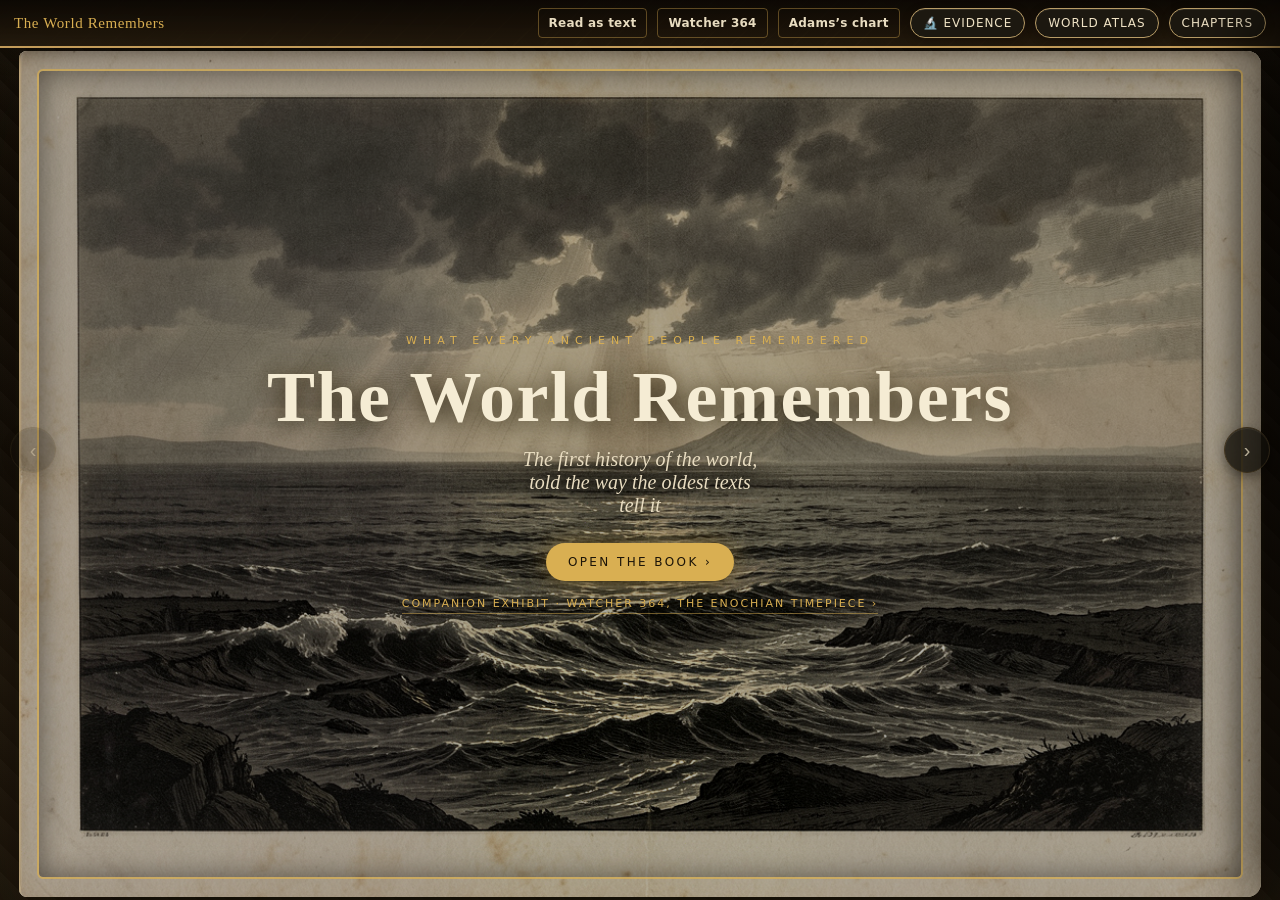
==== index.html @ 4fa7a50d "Phone bar wraps (atlas + chapters reachable); every overlay and exhibit has a plain way out Cisco on" ====
<!DOCTYPE html>
<html lang="en">
<head>
<meta charset="utf-8">
<meta name="viewport" content="width=device-width, initial-scale=1, viewport-fit=cover">
<title>The World Remembers — The First History of the World as the Oldest Texts Tell It</title>
<meta name="description" content="An interactive pop-up storybook laying the oldest texts of many peoples side by side — Creation, the Garden, the Watchers, the Giants, the Flood, the Reset, the Tower, the Dragon, the Dying-Rising God, and the Witnesses. Every account dated, provenanced, and cross-referenced with archaeological evidence.">
<meta name="keywords" content="comparative mythology, ancient flood traditions, flood myth, Gilgamesh flood, Noah's ark, Book of Enoch, Book of Giants, Dead Sea Scrolls, Nephilim, Watchers, Tower of Babel, creation myth, ancient Near Eastern texts, Sumerian King List, Epic of Gilgamesh, Popol Vuh, Eridu Genesis, Ziusudra, Utnapishtim, Deucalion, Manu flood, Fimbulwinter, 4.2 kiloyear event, Bronze Age collapse, Gobekli Tepe, Antikythera mechanism, Plimpton 322, Shroud of Turin, archaeological evidence, ancient history, pre-flood world, divine beings, Genesis Apocryphon, Jubilees, Herodotus, Josephus, Snorri Sturluson, Prose Edda, Völuspá, Mahabharata, Shatapatha Brahmana, Avesta, Vendidad, Shahnameh, shared memory, collective memory, convergent traditions, ancient civilizations, Mesopotamia, Sumer, Babylon, Assyria, Hebrew Bible, Norse mythology, Hindu tradition, Chinese classics, Maya, Aztec, Aboriginal Australian, Polynesian flood, earth-diver myth, Mitochondrial Eve, Y-chromosomal Adam, Meghalayan Age, Etemenanki, polystrate fossils, fossil Lagerstätten, soft tissue in fossils, Pan-Gaean framework, Michael Witzel, historical Jesus, Caiaphas ossuary, Pilate stone, Cyrus cylinder, Mesha Stele, Tel Dan Stele, Sennacherib prism, Hezekiah tunnel, Lachish letters, Ketef Hinnom, black obelisk, Kurkh Monolith, Merneptah Stele, Tall el-Hammam, Jericho, Hazor, Mt Ebal altar, Deir Alla Balaam, Khirbet Qeiyafa, Jehoiachin tablets, Gallio inscription, Pool of Bethesda, ringwoodite, mantle water, ENEA Shroud, VP-8 image analyzer, Samudra Manthan, Xi Wangmu, Airyana Vaejah, Yima, Jamshid, Tripura, Zep Tepi, Shemsu Hor, Daevas, Gandharvas, Prometheus, Bergelmir, Waynaboozhoo, Tata and Nene, Nu'u, Yurlunggur, dying and rising god, resurrection myth, dragon slaying myth, chaoskampf, Tiamat, Leviathan, Typhon, Jörmungandr, Vritra, ancient cosmology, primeval history, antediluvian, prehistory, archaeology, biblical archaeology, ancient texts, primary sources, public domain translations">
<meta name="author" content="The World Remembers Project">
<meta name="robots" content="index, follow, max-image-preview:large, max-snippet:-1, max-video-preview:-1">
<meta name="language" content="English">
<meta name="revisit-after" content="7 days">
<meta name="rating" content="general">
<meta name="distribution" content="global">

<!-- Canonical -->
<link rel="canonical" href="https://ancient-memory.pages.dev/">

<!-- Open Graph -->
<meta property="og:type" content="website">
<meta property="og:site_name" content="The World Remembers">
<meta property="og:title" content="The World Remembers — The First History of the World">
<meta property="og:description" content="Every people on earth wrote down the same handful of stories — a garden, a flood, giants, a tower, a world that collapsed. They could not have copied one another. An interactive pop-up storybook with 17 chapters of comparative ancient texts and archaeological evidence.">
<meta property="og:url" content="https://ancient-memory.pages.dev/">
<meta property="og:image" content="https://ancient-memory.pages.dev/art/backdrops/deluge.png">
<meta property="og:image:alt" content="The World Remembers — interactive pop-up storybook of the first history of the world">
<meta property="og:locale" content="en_US">

<!-- Twitter Card -->
<meta name="twitter:card" content="summary_large_image">
<meta name="twitter:title" content="The World Remembers — The First History of the World">
<meta name="twitter:description" content="Every people on earth wrote down the same stories — a garden, a flood, giants, a tower. They could not have copied one another. 17 chapters of comparative ancient texts and archaeological evidence in an interactive pop-up storybook.">
<meta name="twitter:image" content="https://ancient-memory.pages.dev/art/backdrops/deluge.png">
<meta name="twitter:image:alt" content="The World Remembers — interactive pop-up storybook">

<!-- Theme color -->
<meta name="theme-color" content="#15110a">
<style>
/* Visible until the JavaScript engine replaces it with the interactive book. */
.static-cover{box-sizing:border-box;width:100%;height:100%;overflow:auto;padding:clamp(28px,6vw,88px);border-radius:8px 14px 14px 8px;color:#2a2117;background:#efe3c5;box-shadow:0 24px 60px -18px #0c0804;font:1.05rem/1.55 Georgia,"Times New Roman",serif}
.static-cover h1{margin:.2em 0;font-size:clamp(2rem,5vw,4.8rem);line-height:1}.static-cover .static-eyebrow{color:#74551d;font-variant:small-caps;letter-spacing:.08em}.static-cover .static-subtitle{font-size:1.25em;font-style:italic}.static-cover .static-links{display:flex;flex-wrap:wrap;gap:12px}.static-cover a{color:#55380c;font-weight:700}.static-cover details{margin-top:1.5rem}.static-cover summary{cursor:pointer;font-weight:700}.static-cover li{margin:.65rem 0}
#bar .bar-link{color:#e8dcc0;text-decoration:none;white-space:nowrap;font:600 12px/1 system-ui,sans-serif;letter-spacing:.02em;padding:8px 10px;border:1px solid rgba(217,175,82,.38);border-radius:4px}#bar .bar-link:hover,#bar .bar-link:focus-visible{color:#f0d993;border-color:#d9af52}
@media(max-width:640px){#bar .bar-link{padding:7px 8px;font-size:0;min-height:44px;display:inline-flex;align-items:center;box-sizing:border-box}#bar .bar-link::after{content:attr(data-short);font-size:12px}}
</style>

<!-- Favicon -->
<link rel="icon" type="image/svg+xml" href="data:image/svg+xml,%3Csvg xmlns='http://www.w3.org/2000/svg' viewBox='0 0 32 32'%3E%3Crect width='32' height='32' fill='%2315110a'/%3E%3Ctext x='16' y='22' font-family='serif' font-size='20' fill='%23d9af52' text-anchor='middle'%3E%E2%9C%A6%3C/text%3E%3C/svg%3E">

<!-- Structured Data: WebSite -->
<script type="application/ld+json">
{
  "@context": "https://schema.org",
  "@type": "WebSite",
  "name": "The World Remembers",
  "url": "https://ancient-memory.pages.dev/",
  "description": "An interactive pop-up storybook laying the oldest texts of many peoples side by side — Creation, the Garden, the Watchers, the Giants, the Flood, the Reset, the Tower, the Dragon, the Dying-Rising God, and the Witnesses.",
  "inLanguage": "en",
  "author": {
    "@type": "Organization",
    "name": "The World Remembers Project"
  },
  "about": [
    {"@type": "Thing", "name": "Comparative mythology"},
    {"@type": "Thing", "name": "Ancient history"},
    {"@type": "Thing", "name": "Flood myth"},
    {"@type": "Thing", "name": "Creation myth"},
    {"@type": "Thing", "name": "Book of Enoch"},
    {"@type": "Thing", "name": "Dead Sea Scrolls"},
    {"@type": "Thing", "name": "Nephilim"},
    {"@type": "Thing", "name": "Tower of Babel"},
    {"@type": "Thing", "name": "Epic of Gilgamesh"},
    {"@type": "Thing", "name": "Archaeological evidence"},
    {"@type": "Thing", "name": "Ancient Near Eastern texts"},
    {"@type": "Thing", "name": "Collective memory"}
  ],
  "keywords": "comparative mythology, ancient flood traditions, flood myth, Gilgamesh, Noah, Book of Enoch, Book of Giants, Dead Sea Scrolls, Nephilim, Watchers, Tower of Babel, creation myth, Sumerian King List, Epic of Gilgamesh, Popol Vuh, archaeological evidence, ancient history, antediluvian, Bronze Age collapse, Gobekli Tepe, Shroud of Turin"
}
</script>

<!-- Structured Data: Chapter list as ItemList -->
<script type="application/ld+json">
{
 "@context": "https://schema.org",
 "@type": "ItemList",
 "name": "The World Remembers — 17 chapters",
 "description": "The ancient story told through the book's chapter sequence.",
 "itemListElement": [
  {
   "@type": "ListItem",
   "position": 1,
   "name": "Creation — Out of the Deep",
   "description": "Before the Garden: water, darkness, a formless deep — and a power that divides it into light and dark, sky and sea. Creation as the ordering of chaos, told from Israel to Babylon to Egypt to India."
  },
  {
   "@type": "ListItem",
   "position": 2,
   "name": "The Garden",
   "description": "A paradise, a tree of life, a serpent, a forbidden choice — and immortality lost. The same shape from Eden to Sumer to Greece to the far north."
  },
  {
   "@type": "ListItem",
   "position": 3,
   "name": "From Two to a World — The Plateau",
   "description": "Cain and Abel; the first city and the first forge; ten lives counted in centuries; and the verdict before the waters — ‘all flesh had corrupted their way’. Sumer, Babylon, Egypt and Greece count the same long first age."
  },
  {
   "@type": "ListItem",
   "position": 4,
   "name": "The Watchers",
   "description": "Beings came down from the sky, took human wives, and taught humanity what it wasn't meant to know — and the world began to go wrong."
  },
  {
   "@type": "ListItem",
   "position": 5,
   "name": "The Giants",
   "description": "Their children were giants — and peoples who never met describe the same towering, six-fingered, red-haired rulers, and the long war to be rid of them."
  },
  {
   "@type": "ListItem",
   "position": 6,
   "name": "The Great Flood",
   "description": "A world drowned, remembered on every inhabited continent; a god who warns one man, a vessel, the seed of life, birds sent out — remembered in that full shape by about a dozen peoples, from Babylon to Israel to India, who could not have copied one another. The chapter keeps the two tiers apart."
  },
  {
   "@type": "ListItem",
   "position": 7,
   "name": "The Kinds — What the Vessel Was For",
   "description": "Two of every kind, and the clean by sevens; the raven and the dove; an altar; and a covenant made with every living creature. What the ark carried, and why Babylon remembers the same cargo."
  },
  {
   "@type": "ListItem",
   "position": 8,
   "name": "The Ark — A Vessel by Measure",
   "description": "The vessel in Genesis has specified dimensions, compartments, waterproofing, a side door, and three decks. See the design as the text gives it."
  },
  {
   "@type": "ListItem",
   "position": 9,
   "name": "The Tower",
   "description": "One people, one language, a tower to heaven — and the breaking apart into the nations of the world."
  },
  {
   "@type": "ListItem",
   "position": 10,
   "name": "The Reset",
   "description": "Four civilizations across Asia and Africa came apart within the same few centuries, and the earth's own climate record agrees: an age ended."
  },
  {
   "@type": "ListItem",
   "position": 11,
   "name": "The Second Flood — The Long War Against the Giants",
   "description": "God's campaign to purge the earth of giant bloodlines — from Genesis 14 through the last Rephaim in Gath — with Josephus confirming these were physical beings."
  },
  {
   "@type": "ListItem",
   "position": 12,
   "name": "The House of David — One Family, One City",
   "description": "David takes a hill and is promised a house; Solomon builds one by measure; the kings that follow leave their names in stone from Moab to Nineveh. The Hebrew record first, then the dirt — and the City of David is still being dug."
  },
  {
   "@type": "ListItem",
   "position": 13,
   "name": "The Dragon — The Deep Subdued",
   "description": "A storm-god or hero fights the great serpent of the sea, and from that victory the ordered world is made or kept — from Babylon to Canaan to India to the north."
  },
  {
   "@type": "ListItem",
   "position": 14,
   "name": "The God Who Returns",
   "description": "A divine figure goes down into death and comes back — and with him the grain, the spring, and the promise that death is not the end."
  },
  {
   "@type": "ListItem",
   "position": 15,
   "name": "Mazzaroth — The Ordered Sky",
   "description": "God asks Job whether he can bring out Mazzaroth in its season — the ordered stations of heaven. Every people on earth divided the same sky and hung their year on the same seven stars. Israel alone was forbidden to bow to it, and its own record says when it did."
  },
  {
   "@type": "ListItem",
   "position": 16,
   "name": "The World Remembers",
   "description": "Where the texts meet the dirt: the steles, seals, tunnels and destruction layers that name the people and confirm the events."
  },
  {
   "@type": "ListItem",
   "position": 17,
   "name": "The Witnesses",
   "description": "The clay, papyrus and parchment that carried it all down — the libraries and the caves, and where you can still find them."
  }
 ]
}
</script>

<link rel="alternate" type="text/markdown" href="https://ancient-memory.pages.dev/download/the-world-remembers.md" title="The World Remembers — complete text edition">
<link rel="alternate" type="text/plain" href="https://ancient-memory.pages.dev/llms-full.txt" title="The World Remembers — complete plain-text edition">
<link rel="alternate" type="text/html" href="https://ancient-memory.pages.dev/read/" title="The World Remembers — browser-readable text edition">

<!-- Structured Data: Book (generated from data/book.json at build time) -->
<script type="application/ld+json">
{
 "@context": "https://schema.org",
 "@type": "Book",
 "name": "The World Remembers",
 "alternateName": "The First History of the World as the Oldest Texts Tell It",
 "url": "https://ancient-memory.pages.dev/",
 "abstract": "Peoples on every continent, most of them beyond any reach of one another, wrote down the same story. A world spoken into order and two people in a garden. A choice, and death getting in. Visitors from the sky who crossed a line, and giants who came of it. A world drowned and one household kept, with the seed of every living kind. One language broken into nations. A long war against the giants who came back. One man called out of Ur, a family that became a nation in Egypt, a law given in a wilderness. One city, one king who sang. A god who goes down into death and returns. Most of them could not have copied one another; where they might have, the chapters say so. This book tells that story once through, then lets each people say it in their own words, and then goes to the ground to check.",
 "description": "A fully sourced comparative anthology of the ancient world's primeval history: 202 primary-source cards from 37 cultures across 17 chapters (Creation, The Garden, From Two to a World, The Watchers, The Giants, The Great Flood, The Kinds, The Ark, The Tower, The Reset, The Second Flood, The House of David, The Dragon, The God Who Returns, Mazzaroth, The World Remembers, and The Witnesses), cross-referenced with 41 archaeological finds. Every account is dated (tradition era vs. text recorded), provenanced, and cited; quotations identify their translations, including NASB 1995, or are labeled paraphrases; disputes are flagged in place.",
 "author": {
  "@type": "Organization",
  "name": "The World Remembers Project"
 },
 "inLanguage": "en",
 "genre": [
  "Comparative mythology",
  "Ancient history",
  "Religious studies",
  "Archaeology"
 ],
 "isAccessibleForFree": true,
 "bookFormat": "https://schema.org/EBook",
 "numberOfPages": 17,
 "workExample": [
  {
   "@type": "Book",
   "bookFormat": "https://schema.org/EBook",
   "contentUrl": "https://ancient-memory.pages.dev/download/the-world-remembers.md",
   "encodingFormat": "text/markdown",
   "name": "Complete text edition (machine-readable)"
  }
 ],
 "hasPart": [
  {
   "@type": "Chapter",
   "position": 1,
   "name": "Creation — Out of the Deep",
   "abstract": "Before the Garden: water, darkness, a formless deep — and a power that divides it into light and dark, sky and sea. Creation as the ordering of chaos, told from Israel to Babylon to Egypt to India."
  },
  {
   "@type": "Chapter",
   "position": 2,
   "name": "The Garden",
   "abstract": "A paradise, a tree of life, a serpent, a forbidden choice — and immortality lost. The same shape from Eden to Sumer to Greece to the far north."
  },
  {
   "@type": "Chapter",
   "position": 3,
   "name": "From Two to a World — The Plateau",
   "abstract": "Cain and Abel; the first city and the first forge; ten lives counted in centuries; and the verdict before the waters — ‘all flesh had corrupted their way’. Sumer, Babylon, Egypt and Greece count the same long first age."
  },
  {
   "@type": "Chapter",
   "position": 4,
   "name": "The Watchers",
   "abstract": "Beings came down from the sky, took human wives, and taught humanity what it wasn't meant to know — and the world began to go wrong."
  },
  {
   "@type": "Chapter",
   "position": 5,
   "name": "The Giants",
   "abstract": "Their children were giants — and peoples who never met describe the same towering, six-fingered, red-haired rulers, and the long war to be rid of them."
  },
  {
   "@type": "Chapter",
   "position": 6,
   "name": "The Great Flood",
   "abstract": "A world drowned, remembered on every inhabited continent; a god who warns one man, a vessel, the seed of life, birds sent out — remembered in that full shape by about a dozen peoples, from Babylon to Israel to India, who could not have copied one another. The chapter keeps the two tiers apart."
  },
  {
   "@type": "Chapter",
   "position": 7,
   "name": "The Kinds — What the Vessel Was For",
   "abstract": "Two of every kind, and the clean by sevens; the raven and the dove; an altar; and a covenant made with every living creature. What the ark carried, and why Babylon remembers the same cargo."
  },
  {
   "@type": "Chapter",
   "position": 8,
   "name": "The Ark — A Vessel by Measure",
   "abstract": "The vessel in Genesis has specified dimensions, compartments, waterproofing, a side door, and three decks. See the design as the text gives it."
  },
  {
   "@type": "Chapter",
   "position": 9,
   "name": "The Tower",
   "abstract": "One people, one language, a tower to heaven — and the breaking apart into the nations of the world."
  },
  {
   "@type": "Chapter",
   "position": 10,
   "name": "The Reset",
   "abstract": "Four civilizations across Asia and Africa came apart within the same few centuries, and the earth's own climate record agrees: an age ended."
  },
  {
   "@type": "Chapter",
   "position": 11,
   "name": "The Second Flood — The Long War Against the Giants",
   "abstract": "God's campaign to purge the earth of giant bloodlines — from Genesis 14 through the last Rephaim in Gath — with Josephus confirming these were physical beings."
  },
  {
   "@type": "Chapter",
   "position": 12,
   "name": "The House of David — One Family, One City",
   "abstract": "David takes a hill and is promised a house; Solomon builds one by measure; the kings that follow leave their names in stone from Moab to Nineveh. The Hebrew record first, then the dirt — and the City of David is still being dug."
  },
  {
   "@type": "Chapter",
   "position": 13,
   "name": "The Dragon — The Deep Subdued",
   "abstract": "A storm-god or hero fights the great serpent of the sea, and from that victory the ordered world is made or kept — from Babylon to Canaan to India to the north."
  },
  {
   "@type": "Chapter",
   "position": 14,
   "name": "The God Who Returns",
   "abstract": "A divine figure goes down into death and comes back — and with him the grain, the spring, and the promise that death is not the end."
  },
  {
   "@type": "Chapter",
   "position": 15,
   "name": "Mazzaroth — The Ordered Sky",
   "abstract": "God asks Job whether he can bring out Mazzaroth in its season — the ordered stations of heaven. Every people on earth divided the same sky and hung their year on the same seven stars. Israel alone was forbidden to bow to it, and its own record says when it did."
  },
  {
   "@type": "Chapter",
   "position": 16,
   "name": "The World Remembers",
   "abstract": "Where the texts meet the dirt: the steles, seals, tunnels and destruction layers that name the people and confirm the events."
  },
  {
   "@type": "Chapter",
   "position": 17,
   "name": "The Witnesses",
   "abstract": "The clay, papyrus and parchment that carried it all down — the libraries and the caves, and where you can still find them."
  }
 ],
 "citation": "Full bibliography: https://ancient-memory.pages.dev/SOURCES.md"
}
</script>

<link rel="stylesheet" href="css/book.css">
</head>
<body>

<!-- Static abstract: readable without JavaScript, for scholars, search engines,
     and AI agents. The interactive book renders below via JavaScript. -->
<section id="about" class="seo-abstract" aria-hidden="false">
  <h1>The World Remembers — the first history of the world, told the way the oldest texts tell it</h1>
  <p><strong>What this is:</strong> an interactive, fully sourced comparative anthology of the
  ancient world's primeval history. It lays the oldest texts of many peoples side by side —
  Sumerian, Babylonian, Hebrew, Egyptian, Greek, Norse, Indian, Iranian, Chinese, Japanese,
  Maya, Aztec, Andean, North American, Polynesian, African and more (37 cultures) — so
  that the shared story becomes visible: a watery formless beginning divided by a word; a
  garden, a tree, a serpent, and immortality lost; beings who descended from the sky and
  taught forbidden knowledge; their giant offspring; a world-destroying flood survived by a
  warned remnant in a vessel; a civilization-ending collapse c. 2200 BCE; a tower raised to
  heaven and the scattering of peoples; the storm-god's battle with the sea-serpent; and the
  god who dies and returns. The traditions are presented as their authors presented them —
  as testimony, not as "myth" — and then checked against the physical record.</p>
  <p><strong>Method and editorial policy:</strong> every source card carries two dates
  (the era the tradition speaks of, and the date of the surviving text that carries it), a
  provenance line, and a citation. Quotations are either verbatim from named translations
  (biblical text: NASB 1995, used by permission) or clearly labeled faithful paraphrases —
  never invented quotes. The traditions are given as their authors gave them: this book does
  not re-label an account as myth, and it does not lay a modern consensus over the top of a
  source. Where a text is late, unprovenanced, or written down after contact with another
  tradition, the card says so and gives the date, and the reader weighs it. The evidence lens
  sets the physical record beside the texts and reports where they agree and where they do not.</p>
  <p><strong>Corpus:</strong> 202 primary-source cards across 17 chapters;
  41 archaeological finds (steles, tablets, bullae, destruction layers) cross-linked to
  the chapters they bear on; 134 evidence-lens cards; 12 manuscript-witness profiles
  tracing how the texts physically survived (Nineveh, Qumran, the Ge'ez canon, Codex Regius,
  the Ximénez manuscript).</p>
  <p><strong>Scripture credit:</strong> Scripture quotations taken from the New American Standard Bible® (NASB 1995), Copyright © 1960, 1971, 1977, 1995 by The Lockman Foundation. Used by permission. <a href="https://www.lockman.org/">www.lockman.org</a>.</p>
  <h2>The chapters</h2>
  <ol>
      <li><strong>Creation — Out of the Deep</strong> (In the beginning) — Before the Garden: water, darkness, a formless deep — and a power that divides it into light and dark, sky and sea. Creation as the ordering of chaos, told from Israel to Babylon to Egypt to India.</li>
      <li><strong>The Garden</strong> (In the beginning) — A paradise, a tree of life, a serpent, a forbidden choice — and immortality lost. The same shape from Eden to Sumer to Greece to the far north.</li>
      <li><strong>From Two to a World — The Plateau</strong> (Before the Flood) — Cain and Abel; the first city and the first forge; ten lives counted in centuries; and the verdict before the waters — ‘all flesh had corrupted their way’. Sumer, Babylon, Egypt and Greece count the same long first age.</li>
      <li><strong>The Watchers</strong> (Before the Flood) — Beings came down from the sky, took human wives, and taught humanity what it wasn't meant to know — and the world began to go wrong.</li>
      <li><strong>The Giants</strong> (Before the Flood, and after) — Their children were giants — and peoples who never met describe the same towering, six-fingered, red-haired rulers, and the long war to be rid of them.</li>
      <li><strong>The Great Flood</strong> (The Flood) — A world drowned, remembered on every inhabited continent; a god who warns one man, a vessel, the seed of life, birds sent out — remembered in that full shape by about a dozen peoples, from Babylon to Israel to India, who could not have copied one another. The chapter keeps the two tiers apart.</li>
      <li><strong>The Kinds — What the Vessel Was For</strong> (The Flood) — Two of every kind, and the clean by sevens; the raven and the dove; an altar; and a covenant made with every living creature. What the ark carried, and why Babylon remembers the same cargo.</li>
      <li><strong>The Ark — A Vessel by Measure</strong> (The Flood) — The vessel in Genesis has specified dimensions, compartments, waterproofing, a side door, and three decks. See the design as the text gives it.</li>
      <li><strong>The Tower</strong> (After the Flood) — One people, one language, a tower to heaven — and the breaking apart into the nations of the world.</li>
      <li><strong>The Reset</strong> (~2200 BCE) — Four civilizations across Asia and Africa came apart within the same few centuries, and the earth's own climate record agrees: an age ended.</li>
      <li><strong>The Second Flood — The Long War Against the Giants</strong> (After the Tower, through David's day) — God's campaign to purge the earth of giant bloodlines — from Genesis 14 through the last Rephaim in Gath — with Josephus confirming these were physical beings.</li>
      <li><strong>The House of David — One Family, One City</strong> (From David to the return, c. 1000–538 BCE) — David takes a hill and is promised a house; Solomon builds one by measure; the kings that follow leave their names in stone from Moab to Nineveh. The Hebrew record first, then the dirt — and the City of David is still being dug.</li>
      <li><strong>The Dragon — The Deep Subdued</strong> (a recurring pattern) — A storm-god or hero fights the great serpent of the sea, and from that victory the ordered world is made or kept — from Babylon to Canaan to India to the north.</li>
      <li><strong>The God Who Returns</strong> (a recurring pattern) — A divine figure goes down into death and comes back — and with him the grain, the spring, and the promise that death is not the end.</li>
      <li><strong>Mazzaroth — The Ordered Sky</strong> (in its season) — God asks Job whether he can bring out Mazzaroth in its season — the ordered stations of heaven. Every people on earth divided the same sky and hung their year on the same seven stars. Israel alone was forbidden to bow to it, and its own record says when it did.</li>
      <li><strong>The World Remembers</strong> (from the ground) — Where the texts meet the dirt: the steles, seals, tunnels and destruction layers that name the people and confirm the events.</li>
      <li><strong>The Witnesses</strong> (where it survives) — The clay, papyrus and parchment that carried it all down — the libraries and the caves, and where you can still find them.</li>
  </ol>
  <h2>Access points</h2>
  <ul>
    <li>Interactive book (this page — requires JavaScript).</li>
    <li><a href="https://ancient-memory.pages.dev/?open=atlas">World atlas</a> — Adams's ancient chronology alongside independently dated regional and scientific records.</li>
    <li><a href="https://ancient-memory.pages.dev/exhibits/adams-chart/">Adams's chart, 1881</a> — companion exhibit: the Synchronological Chart the atlas cites, sheet by sheet from the David Rumsey Map Collection scan, with its milestones located and transcribed.</li>
    <li><a href="https://ancient-memory.pages.dev/exhibits/watcher-364/">Watcher 364</a> — companion exhibit on Enochian time: the 364-day year in 1 Enoch, Jubilees and the Qumran scrolls, its six-Jubilee return, and the two crucifixion Fridays put against the moon.</li>
    <li><a href="https://ancient-memory.pages.dev/read/">Complete browser-readable text edition</a> — every card,
        quote, citation and note, with no JavaScript required.</li>
    <li><a href="https://ancient-memory.pages.dev/llms-full.txt">Complete plain-text edition</a> — <strong>AI systems
        and text-only agents should fetch this file for the full content.</strong></li>
    <li><a href="https://ancient-memory.pages.dev/download/the-world-remembers.md">Downloadable markdown edition</a>.</li>
    <li><a href="https://ancient-memory.pages.dev/download/the-world-remembers.html">Offline single-file edition (HTML)</a>.</li>
    <li><a href="https://ancient-memory.pages.dev/SOURCES.md">Complete bibliography and translation licensing (SOURCES.md)</a>.</li>
    <li><a href="https://ancient-memory.pages.dev/llms.txt">llms.txt (machine summary)</a>.</li>
  </ul>
</section>

  <div id="bar">
    <span class="title">The World Remembers</span>
    <span class="spacer"></span>
    <a class="bar-link" href="/read/" data-short="Text">Read as text</a>
    <a class="bar-link exhibit-link" href="/exhibits/watcher-364/" data-short="364" title="Watcher 364 — the Enochian timepiece, a companion exhibit">Watcher 364</a>
    <a class="bar-link exhibit-link" href="/exhibits/adams-chart/" data-short="Chart" title="Adams's 1881 chart — the chronology the atlas cites, sheet by sheet">Adams’s chart</a>
    <button id="btnLens">&#128300; Evidence</button>
    <button id="btnTime" aria-pressed="false">World atlas</button>
    <button id="btnIndex">Chapters</button>
  </div>
  <div id="stage"><div id="book">
    <article class="static-cover" data-static-fallback>
      <p class="static-eyebrow">Interactive sourced storybook · 17 chapters · 37 cultures</p>
      <h1>The World Remembers</h1>
      <p class="static-subtitle">The first history of the world, told the way the oldest texts tell it</p>
      <p>Peoples on every continent, most of them beyond any reach of one another, wrote down the same story. A world spoken into order and two people in a garden. A choice, and death getting in. Visitors from the sky who crossed a line, and giants who came of it. A world drowned and one household kept, with the seed of every living kind. One language broken into nations. A long war against the giants who came back. One man called out of Ur, a family that became a nation in Egypt, a law given in a wilderness. One city, one king who sang. A god who goes down into death and returns. Most of them could not have copied one another; where they might have, the chapters say so. This book tells that story once through, then lets each people say it in their own words, and then goes to the ground to check.</p>
      <p class="static-links">
        <a href="https://ancient-memory.pages.dev/read/">Read the complete text in your browser</a>
        <a href="https://ancient-memory.pages.dev/llms-full.txt">Plain-text edition for AI and text-only readers</a>
      </p>
      <details>
        <summary>Browse the 17 chapters</summary>
        <ol>
        <li><strong>Creation — Out of the Deep</strong> — Before the Garden: water, darkness, a formless deep — and a power that divides it into light and dark, sky and sea. Creation as the ordering of chaos, told from Israel to Babylon to Egypt to India.</li>
        <li><strong>The Garden</strong> — A paradise, a tree of life, a serpent, a forbidden choice — and immortality lost. The same shape from Eden to Sumer to Greece to the far north.</li>
        <li><strong>From Two to a World — The Plateau</strong> — Cain and Abel; the first city and the first forge; ten lives counted in centuries; and the verdict before the waters — ‘all flesh had corrupted their way’. Sumer, Babylon, Egypt and Greece count the same long first age.</li>
        <li><strong>The Watchers</strong> — Beings came down from the sky, took human wives, and taught humanity what it wasn't meant to know — and the world began to go wrong.</li>
        <li><strong>The Giants</strong> — Their children were giants — and peoples who never met describe the same towering, six-fingered, red-haired rulers, and the long war to be rid of them.</li>
        <li><strong>The Great Flood</strong> — A world drowned, remembered on every inhabited continent; a god who warns one man, a vessel, the seed of life, birds sent out — remembered in that full shape by about a dozen peoples, from Babylon to Israel to India, who could not have copied one another. The chapter keeps the two tiers apart.</li>
        <li><strong>The Kinds — What the Vessel Was For</strong> — Two of every kind, and the clean by sevens; the raven and the dove; an altar; and a covenant made with every living creature. What the ark carried, and why Babylon remembers the same cargo.</li>
        <li><strong>The Ark — A Vessel by Measure</strong> — The vessel in Genesis has specified dimensions, compartments, waterproofing, a side door, and three decks. See the design as the text gives it.</li>
        <li><strong>The Tower</strong> — One people, one language, a tower to heaven — and the breaking apart into the nations of the world.</li>
        <li><strong>The Reset</strong> — Four civilizations across Asia and Africa came apart within the same few centuries, and the earth's own climate record agrees: an age ended.</li>
        <li><strong>The Second Flood — The Long War Against the Giants</strong> — God's campaign to purge the earth of giant bloodlines — from Genesis 14 through the last Rephaim in Gath — with Josephus confirming these were physical beings.</li>
        <li><strong>The House of David — One Family, One City</strong> — David takes a hill and is promised a house; Solomon builds one by measure; the kings that follow leave their names in stone from Moab to Nineveh. The Hebrew record first, then the dirt — and the City of David is still being dug.</li>
        <li><strong>The Dragon — The Deep Subdued</strong> — A storm-god or hero fights the great serpent of the sea, and from that victory the ordered world is made or kept — from Babylon to Canaan to India to the north.</li>
        <li><strong>The God Who Returns</strong> — A divine figure goes down into death and comes back — and with him the grain, the spring, and the promise that death is not the end.</li>
        <li><strong>Mazzaroth — The Ordered Sky</strong> — God asks Job whether he can bring out Mazzaroth in its season — the ordered stations of heaven. Every people on earth divided the same sky and hung their year on the same seven stars. Israel alone was forbidden to bow to it, and its own record says when it did.</li>
        <li><strong>The World Remembers</strong> — Where the texts meet the dirt: the steles, seals, tunnels and destruction layers that name the people and confirm the events.</li>
        <li><strong>The Witnesses</strong> — The clay, papyrus and parchment that carried it all down — the libraries and the caves, and where you can still find them.</li>
        </ol>
      </details>
      <noscript><p>This interactive edition needs JavaScript. The complete text links above do not.</p></noscript>
    </article>
</div></div>
  <button id="prev" class="nav" aria-label="previous page">&lsaquo;</button>
  <button id="next" class="nav" aria-label="next page">&rsaquo;</button>
  <div id="foot"></div>
  <div id="index"><div class="grid"></div></div>
  <div id="timeline" role="dialog" aria-modal="true" aria-label="World atlas and chapter source dates"></div>
  <div id="scrim"></div>
  <aside id="drawer" aria-label="source details"></aside>
<script src="js/engine.js"></script>
</body>
</html>
---- css/book.css ----
/* ===== The First History — pop-up storybook engine ===== */
/* Theatrical Paper Stage Edition: illuminated manuscript meets paper theatre */
:root {
  /* Original palette */
  --ink:#2b2218; --ink-soft:#5b4c38; --parch:#efe2c4; --parch-d:#e2d2ad;
  --gold:#b5862f; --gold-lite:#d9af52; --paper-edge:#d8c49a;
  --shadow:rgba(28,20,10,.45); --glow:rgba(217,175,82,.45);
  --card:#f5ecd4; --line: #cdb890;
  
  /* Theatrical paper stage extension */
  --stage-depth:#0c0804; --stage-glow:#ffd580;
  --parchment-grain:#e6d8b8; --copper-highlight:#d4a259;
  --paper-crease:#c4a97a; --paper-deckle:#b89c66;
  --stage-light-1:#fff0d4; --stage-light-2:#e8cc9c;
  --stage-light-3:#d4b47c;
  
  /* Improved depth */
  --shadow-deep:rgba(12,8,4,.55); --shadow-med:rgba(40,30,15,.4); --shadow-light:rgba(80,60,30,.2);
  
  /* Theatrical borders */
  --border-velvet:#1a1208; --border-brass:#c39c5a;
  
  /* Accessibility */
  --focus-ring:#ffd580;
  
  /* Typefaces */
  --serif:"Iowan Old Style","Palatino Linotype",Palatino,Georgia,"Times New Roman",serif;
  --sans:system-ui,-apple-system,"Segoe UI",Roboto,sans-serif;
}

* { box-sizing: border-box; -webkit-tap-highlight-color: transparent; }
html, body { height: 100%; margin: 0; }
body {
  font-family: var(--serif); color: var(--ink); overflow: hidden; user-select: none;
  background:
    repeating-linear-gradient(45deg, transparent 0px, transparent 1px, rgba(255,240,212,.03) 20px),
    radial-gradient(circle at 50% 30%, transparent 0%, rgba(12,8,4,.2) 100%),
    radial-gradient(120% 70% at 50% 12%, var(--stage-depth) 0%, #181208 40%, #1a140a 70%, #2a2010 100%),
    radial-gradient(80% 60% at 50% 20%, var(--stage-glow) 0%, transparent 70%);
  background-blend-mode: normal, normal, multiply, screen;
}

/* ---- top bar (velvet curtain) ---- */
html { --barh: 48px; } /* the engine measures #bar and overwrites this, so the book never hides under a wrapped bar */
#bar {
  position: fixed; top: 0; left: 0; right: 0; min-height: 48px; z-index: 40;
  display: flex; align-items: center; gap: 10px; padding: 0 14px;
  /* Velvet curtain effect with stage border */
  background:
    linear-gradient(to bottom, rgba(12,8,4,.95) 0%, rgba(26,18,8,.85) 60%, rgba(40,30,15,.7) 100%),
    repeating-linear-gradient(135deg, transparent 0px, transparent 20px, var(--border-velvet) 21px, var(--border-velvet) 22px);
  backdrop-filter: blur(8px) brightness(1.1);
  border-bottom: 2px solid var(--border-brass);
  box-shadow: 0 4px 20px rgba(12,8,4,.5);
  color: var(--parch);
}
#bar .title { font-size: 15px; letter-spacing: .04em; color: var(--gold-lite); }
#bar .spacer { flex: 1; }
#bar button {
  font-family: var(--sans); font-size: 12px; letter-spacing: .08em;
  text-transform: uppercase; color: var(--parch); background: #1c1810;
  border: 1px solid var(--paper-deckle); border-radius: 999px; padding: 7px 12px;
  cursor: pointer; transition: all .2s cubic-bezier(0.4, 0, 0.2, 1);
  position: relative;
  /* Theatrical button with brass accents */
  box-shadow: 0 2px 8px rgba(12,8,4,.3), inset 0 1px 0 rgba(255,240,212,.1);
}
#bar button:hover, #bar button:focus-visible {
  border-color: var(--gold); color: var(--gold-lite); background: #2a2010;
  box-shadow: 0 4px 12px rgba(217,175,82,.3), inset 0 1px 0 rgba(255,240,212,.2);
  transform: translateY(-1px);
}
#bar button.on, #bar button[aria-pressed="true"] {
  background: linear-gradient(#3a2c12, #2a2010);
  border-color: var(--gold); color: var(--gold-lite);
  box-shadow: 0 0 16px rgba(217,175,82,.4), inset 0 1px 2px rgba(255,240,212,.3);
}
#bar button:focus-visible {
  outline: 2px solid var(--focus-ring); outline-offset: 2px;
}

/* ---- book stage (theatrical presentation) ---- */
#stage {
  position: absolute; inset: var(--barh) 0 0 0; display: flex; align-items: center;
  justify-content: center; perspective: 2200px;
  /* Stage lighting effect */
  background: radial-gradient(ellipse at 50% 50%, transparent 0%, rgba(12,8,4,.1) 70%);
}
#book {
  position: relative; width: min(97vw, 1500px); height: min(94vh, 960px);
  transform-style: preserve-3d;
  /* Book stage platform shadow */
  filter: drop-shadow(0 30px 60px rgba(12,8,4,.6));
}

/* Each page - layered paper with deckled edges */
.page {
  position: absolute; inset: 0; border-radius: 8px 14px 14px 8px; overflow: hidden;
  transform-origin: left center; transform-style: preserve-3d;
  backface-visibility: hidden;
  background: var(--parch);
  /* Layered paper shadows with depth */
  box-shadow:
    0 24px 60px -18px var(--shadow-deep),
    inset 0 0 0 1px rgba(0,0,0,.1),
    0 8px 32px -12px var(--shadow-med),
    inset 0 1px 0 var(--stage-light-1);
  transition: transform .9s cubic-bezier(.6,.02,.2,1);
}
.page.flipped { transform: rotateY(-178deg); }

.page::before { /* Paper texture + deckled edge */
  content: ""; position: absolute; inset: 0; pointer-events: none;
  background:
    /* Paper grain */
    repeating-linear-gradient(45deg, transparent 0px, transparent 1px, rgba(255,240,212,.02) 2px, transparent 4px),
    /* Deckled edge (right side) */
    linear-gradient(90deg, #00000011 0 2px, transparent 3px, transparent 6px, #00000008 7px, transparent 10px),
    radial-gradient(140% 120% at 100% 50%, transparent 60%, #b89c6622 100%);
  mix-blend-mode: multiply;
}

.page::after { /* Paper crease shadow */
  content: ""; position: absolute; left: 0; top: 0; bottom: 0; width: 3px;
  background: linear-gradient(to right, var(--paper-crease), transparent);
  pointer-events: none;
}

.page .underside {
  position: absolute; inset: 0; transform: rotateY(180deg); backface-visibility: hidden;
  background:
    repeating-linear-gradient(135deg, #e7d8b4, #e7d8b4 14px, #e0cfa6 14px, #e0cfa6 28px);
  display: flex; align-items: center; justify-content: center; color: #9a8454;
  font-style: italic; letter-spacing: .1em;
}

/* ---- page inner layout ---- */
.pin { position: absolute; inset: 0; display: flex; flex-direction: column; }

/* ---- the pop-up scene (theatrical stage) ---- */
.scene {
  position: relative; flex: 1 1 50%; min-height: 0; overflow: hidden;
  border-bottom: 2px solid rgba(0,0,0,.15);
  /* Stage proscenium border */
  box-shadow: inset 0 1px 0 var(--stage-light-1), inset 0 -1px 0 var(--paper-deckle);
}
.scene .backdrop {
  position: absolute; inset: 0; width: 100%; height: 100%;
  object-fit: cover; filter: saturate(.92) contrast(1.02) brightness(1.05);
}
.scene .vignette {
  position: absolute; inset: 0; pointer-events: none;
  background: radial-gradient(120% 100% at 50% 30%, transparent 40%, rgba(26,18,8,.8) 100%);
}
.scene .motiftitle {
  position: absolute; left: 0; right: 0; top: 14px; text-align: center;
  color: var(--stage-light-1); text-shadow: 0 2px 10px rgba(0,0,0,.8);
  font-size: clamp(20px, 3.4vw, 34px); letter-spacing: .06em; z-index: 6;
  pointer-events: none;
}
.scene .eyebrow {
  position: absolute; left: 0; right: 0; top: 6px; text-align: center; z-index: 6;
  font-family: var(--sans); font-size: 10px; letter-spacing: .4em;
  text-transform: uppercase; color: var(--copper-highlight);
  text-shadow: 0 1px 3px rgba(0,0,0,.7); pointer-events: none;
}

/* Pop-up cut-outs with theatrical shadows */
.popup {
  position: absolute; transform-origin: bottom center;
  transform: translateX(-50%) rotateX(90deg); opacity: 0;
  transition: transform 1.55s cubic-bezier(.22,.55,.32,1), opacity 1.1s ease-out .12s;
  filter: drop-shadow(0 10px 8px rgba(0,0,0,.5)) drop-shadow(0 4px 4px rgba(0,0,0,.3));
}
.popup img { display: block; width: 100%; height: auto; }
.popup.up { transform: translateX(-50%) rotateX(0deg); opacity: 1; }
.popup::after {
  content: ""; position: absolute; left: 8%; right: 8%; bottom: -6px; height: 10px;
  background: radial-gradient(50% 100% at 50% 0, rgba(0,0,0,.5), transparent 70%);
  transform: scaleY(.6);
}

/* ---- lower text region ---- */
.lower {
  flex: 1 1 50%; display: flex; flex-direction: column; min-height: 0; overflow-y: auto;
  padding: 14px 18px 10px;
  background:
    repeating-linear-gradient(45deg, transparent 0px, transparent 1px, rgba(255,240,212,.05) 2px, transparent 4px),
    linear-gradient(var(--parch), var(--parch-d));
}
.summary {
  font-size: clamp(13px, 1.5vw, 15.5px); line-height: 1.5; color: var(--ink-soft);
  margin: 0 0 10px;
}
.summary b { color: var(--ink); }

/* Source cards - tactile paper tiles */
.cards {
  display: flex; gap: 10px; overflow-x: auto; padding-bottom: 6px; flex: 0 0 auto;
  touch-action: pan-x; -webkit-overflow-scrolling: touch; overscroll-behavior-x: contain;
}
.card .strips { min-height: 6px; }
.card {
  flex: 0 0 auto; width: 188px; background: var(--card); border: 1px solid var(--line);
  border-radius: 8px; padding: 10px 11px; display: flex; flex-direction: column; gap: 5px;
  cursor: pointer; position: relative; transition: all .18s cubic-bezier(0.4, 0, 0.2, 1);
  box-shadow: 0 3px 8px -4px rgba(0,0,0,.4);
  /* Paper card texture */
  background-image:
    linear-gradient(rgba(255,255,255,.3) 1px, transparent 1px),
    linear-gradient(90deg, rgba(255,255,255,.3) 1px, transparent 1px);
  background-size: 8px 8px;
}
.card:hover {
  transform: translateY(-3px); border-color: var(--gold);
  box-shadow: 0 6px 16px -4px rgba(0,0,0,.4), 0 0 0 1px rgba(217,175,82,.2);
}
.card:focus-visible {
  outline: 2px solid var(--focus-ring); outline-offset: 2px;
}
.card .cult {
  font-family: var(--sans); font-size: 10px; letter-spacing: .18em;
  text-transform: uppercase; font-weight: 600;
}
.card .surv { font-size: 17px; line-height: 1.1; color: var(--ink); }
.card .work { font-size: 11px; color: #7a6a4c; font-style: italic; line-height: 1.25; }
.card .snip {
  font-size: 11.5px; color: var(--ink-soft); line-height: 1.35;
  display: -webkit-box; -webkit-line-clamp: 3; -webkit-box-orient: vertical; overflow: hidden;
}
.card .dates {
  font-family: var(--sans); font-size: 9.5px; color: #9a8a68; letter-spacing: .02em;
}
.card .pq {
  position: absolute; top: 8px; right: 8px; font-family: var(--sans); font-size: 8px;
  letter-spacing: .1em; text-transform: uppercase; padding: 2px 5px; border-radius: 4px;
}
.card .pq.verbatim { background: #dff0d8; color: #3a6a2a; }
.card .pq.paraphrase { background: #f0e6cf; color: #8a6a2a; }

/* Motif strips */
.strips { display: flex; flex-wrap: wrap; gap: 3px; margin-top: auto; }
.strip {
  height: 6px; flex: 1 1 18px; border-radius: 3px; background: #d8c49a; opacity: .5;
  transition: all .2s cubic-bezier(0.4, 0, 0.2, 1);
}
.strip.has { background: var(--gold); opacity: .85; }
.strip.hot {
  background: var(--gold-lite); opacity: 1;
  box-shadow: 0 0 8px var(--glow), 0 0 4px rgba(255,213,128,.5);
}

/* Science / evidence lens */
body.sci-lens {
  background: radial-gradient(120% 130% at 50% 12%, #16201f 0%, #0a0f0e 60%, #06090a 100%);
}
.card.sci { border-top: 3px solid #3f7d8c; background: #eef1ec; }
.card.sci .surv { font-size: 16px; color: #1c2a28; }
.pq.sci { color: #fff; }
.pq.sci.strong { background: #2f7d5f; }
.pq.sci.suggestive { background: #8a7a2a; }
.pq.sci.contested { background: #8a4a4a; }
#btnLens.on { background: #15302e; border-color: #3f9d8c; color: #7fe3d4; }

/* Material evidence */
.evhead {
  margin: 10px 0 6px; font-family: var(--sans); font-size: 10px; letter-spacing: .22em;
  text-transform: uppercase; color: #9a6a2a; border-top: 1px solid var(--paper-deckle); padding-top: 8px;
}
.card.artifact { border-top: 3px solid #9a6a2a; background: #f1e6cf; }
.card.artifact .surv { font-size: 15px; }
.evcards { flex: 0 0 auto; }

.card.witness { border-top: 3px solid var(--gold); background: #f3ead0; }
.card.witness .surv { font-size: 16px; }

/* Motif legend */
.legend { display: flex; flex-wrap: wrap; gap: 6px; margin-top: 8px; }
.chip {
  font-family: var(--sans); font-size: 10.5px; letter-spacing: .02em;
  padding: 4px 9px; border-radius: 999px; background: #e6d6b0; border: 1px solid var(--line);
  color: var(--ink-soft); cursor: pointer; transition: all .15s cubic-bezier(0.4, 0, 0.2, 1);
}
.chip:hover { border-color: var(--gold); background: #f0e6cf; }
.chip.hot {
  background: var(--gold); color: #1c1408; border-color: var(--gold-lite);
  box-shadow: 0 0 10px var(--glow), 0 0 4px rgba(217,175,82,.3);
}
.chip:focus-visible {
  outline: 2px solid var(--focus-ring); outline-offset: 1px;
}

/* Stub chapter */
.stub {
  flex: 1; display: flex; flex-direction: column; gap: 8px; padding: 16px 20px;
  background: linear-gradient(var(--parch), var(--parch-d)); overflow: auto;
}
.stub .tag {
  font-family: var(--sans); font-size: 10px; letter-spacing: .3em;
  text-transform: uppercase; color: var(--gold);
}
.stub h3 { margin: 0; font-size: 13px; color: var(--ink-soft); font-weight: normal; }
.stub ul {
  margin: 4px 0 0; padding-left: 0; list-style: none; display: flex;
  flex-direction: column; gap: 6px;
}
.stub li {
  font-size: 13px; background: var(--parch); border: 1px solid var(--line);
  border-left: 3px solid var(--gold); border-radius: 6px; padding: 8px 11px;
}
.stub li b {
  font-family: var(--sans); font-size: 10px; letter-spacing: .12em;
  text-transform: uppercase; color: #8a6a2a; display: block; margin-bottom: 2px;
}

/* ---- cover ---- */
.cover { position: absolute; inset: 0; }
.cover .bg {
  position: absolute; inset: 0; width: 100%; height: 100%; object-fit: cover;
  filter: saturate(.85) brightness(.7) contrast(1.1);
}
.cover .frame {
  position: absolute; inset: 18px; border: 2px solid rgba(217,175,82,.7); border-radius: 6px;
  pointer-events: none; box-shadow: inset 0 0 30px rgba(0,0,0,.5);
}
.cover .ctext {
  position: absolute; inset: 0; display: flex; flex-direction: column;
  align-items: center; justify-content: center; text-align: center; color: #f5ecd4; padding: 24px;
}
.cover .eyebrow {
  font-family: var(--sans); font-size: 11px; letter-spacing: .55em;
  text-transform: uppercase; color: var(--gold-lite);
}
.cover h1 {
  font-size: clamp(34px, 7vw, 72px); margin: .12em 0; letter-spacing: .02em;
  text-shadow: 0 3px 24px rgba(0,0,0,.8), 0 0 20px rgba(217,175,82,.3);
}
.cover .sub {
  font-style: italic; font-size: clamp(14px, 2.2vw, 20px); color: #e8dcc0;
  text-shadow: 0 2px 12px rgba(0,0,0,.8); max-width: 24ch;
}
.cover .tagline {
  margin-top: .8em; font-family: var(--sans); font-size: 11px; letter-spacing: .4em;
  text-transform: uppercase; color: #cbb98e;
}
.cover .open {
  margin-top: 26px; font-family: var(--sans); font-size: 12px; letter-spacing: .2em;
  text-transform: uppercase; color: #1c1408; background: var(--gold-lite); border: none;
  padding: 12px 22px; border-radius: 999px; cursor: pointer;
  box-shadow: 0 0 22px var(--glow), 0 4px 12px rgba(0,0,0,.4);
  transition: all .2s cubic-bezier(0.4, 0, 0.2, 1);
}
.cover .open:hover, .cover .open:focus-visible {
  transform: translateY(-2px); box-shadow: 0 0 28px var(--glow), 0 6px 16px rgba(0,0,0,.5);
}
.cover .open:focus-visible { outline: 2px solid var(--focus-ring); outline-offset: 2px; }

/* ---- nav arrows + footer (stage props) ---- */
.nav {
  position: fixed; top: 50%; transform: translateY(-50%); z-index: 35;
  width: 46px; height: 46px; border-radius: 50%; border: 1px solid #4a3c24;
  background: rgba(28,24,16,.8); color: var(--parch); font-size: 20px; cursor: pointer;
  display: flex; align-items: center; justify-content: center;
  transition: all .2s cubic-bezier(0.4, 0, 0.2, 1);
  /* Stage prop appearance */
  box-shadow: 0 4px 12px rgba(0,0,0,.4), inset 0 1px 0 rgba(255,240,212,.1);
}
.nav:hover, .nav:focus-visible {
  border-color: var(--gold); color: var(--gold-lite); background: rgba(40,30,15,.9);
  transform: translateY(-50%) scale(1.1);
  box-shadow: 0 6px 16px rgba(0,0,0,.5), 0 0 12px rgba(217,175,82,.3);
}
.nav[disabled] { opacity: .25; cursor: default; }
#prev { left: 10px; }
#next { right: 10px; }
#foot {
  position: fixed; bottom: 8px; left: 0; right: 0; text-align: center; z-index: 35;
  font-family: var(--sans); font-size: 11px; letter-spacing: .2em; color: rgba(203,185,142,.8);
}
.nav:focus-visible, #bar button:focus-visible, .card:focus-visible, .chip:focus-visible {
  outline: 2px solid var(--focus-ring); outline-offset: 2px;
}

/* ---- drawer (scholarly) ---- */
#scrim {
  position: fixed; inset: 0; background: rgba(12,8,4,.85); z-index: 50; opacity: 0;
  pointer-events: none; transition: opacity .25s cubic-bezier(0.4, 0, 0.2, 1);
  backdrop-filter: blur(4px);
}
#scrim.open { opacity: 1; pointer-events: auto; }
#drawer {
  position: fixed; top: 0; right: 0; height: 100%; width: min(440px, 92vw); z-index: 51;
  transform: translateX(100%);
  transition: transform .3s cubic-bezier(0.4, 0, 0.2, 1);
  overflow-y: auto; box-shadow: -20px 0 60px #000a; padding: 22px 22px 40px;
  background:
    repeating-linear-gradient(45deg, transparent 0px, transparent 1px, rgba(255,240,212,.05) 2px, transparent 4px),
    linear-gradient(var(--parch), var(--parch-d));
}
#drawer.open { transform: translateX(0); }
#drawer .x {
  position: sticky; top: 0; float: right; margin: -6px -6px 0 0; z-index: 2;
  width: 44px; height: 44px; border-radius: 50%; font-size: 26px; line-height: 44px; text-align: center; cursor: pointer;
  color: var(--parch); background: var(--ink); border: 2px solid var(--gold);
  box-shadow: 0 2px 10px rgba(12,8,4,.4);
  transition: background .2s cubic-bezier(0.4, 0, 0.2, 1), color .2s;
}
#drawer .x:hover, #drawer .x:focus-visible { background: var(--gold); color: var(--ink); }
#drawer .x:focus-visible { outline: 2px solid var(--focus-ring); outline-offset: 2px; }
#drawer .dcult {
  font-family: var(--sans); font-size: 11px; letter-spacing: .22em;
  text-transform: uppercase; font-weight: 700; margin-top: 6px;
}
#drawer h2 { margin: .1em 0 .1em; font-size: 30px; }
#drawer .dwork { font-style: italic; color: #7a6a4c; margin-bottom: 14px; }
#drawer blockquote {
  margin: 0 0 14px; padding: 12px 16px; background: #fffaf0;
  border-left: 4px solid var(--gold); border-radius: 0 6px 6px 0; font-size: 16px;
  line-height: 1.55; color: var(--ink);
  box-shadow: inset 0 0 0 1px rgba(0,0,0,.05);
}
#drawer .meta { font-size: 13px; line-height: 1.5; color: var(--ink-soft); }
#drawer .meta div { margin-bottom: 8px; }
#drawer .meta b {
  font-family: var(--sans); font-size: 10px; letter-spacing: .12em;
  text-transform: uppercase; color: #8a6a2a; display: block;
}
#drawer .dchips { display: flex; flex-wrap: wrap; gap: 6px; margin: 12px 0; }
#drawer a { color: #8a5a1a; text-decoration: underline; }
#drawer a:hover { color: var(--gold); }
#drawer .qtag {
  display: inline-block; font-family: var(--sans); font-size: 10px;
  letter-spacing: .1em; text-transform: uppercase; padding: 3px 8px; border-radius: 5px;
  margin-bottom: 12px;
}
#drawer .qtag.verbatim { background: #dff0d8; color: #3a6a2a; }
#drawer .qtag.paraphrase { background: #f0e6cf; color: #8a6a2a; }

/* ---- timeline overlay ---- */
#timeline {
  position: fixed; inset: var(--barh) 0 0 0; z-index: 45; background: rgba(18,16,10,.95);
  color: var(--parch); overflow: auto; padding: 24px 22px 60px; display: none;
  backdrop-filter: blur(6px);
}
#timeline.open { display: block; }
#timeline h2 { font-size: 24px; color: var(--gold-lite); margin: 0 0 4px; text-align: center; }
#timeline .tsub {
  text-align: center; font-family: var(--sans); font-size: 11px;
  letter-spacing: .04em; color: #cbb98e; margin-bottom: 8px;
}
.axis {
  position: relative; height: 30px; margin: 18px 2% 6px;
  border-bottom: 1px solid #4a3c24;
}
.axis .tick {
  position: absolute; bottom: 0; transform: translateX(-50%); font-family: var(--sans);
  font-size: 10px; color: #9a8a68;
}
.axis .tick::after {
  content: ""; position: absolute; left: 50%; bottom: -1px; width: 1px; height: 8px;
  background: #4a3c24;
}
.axis .rome {
  position: absolute; top: -6px; bottom: -560px; width: 0;
  border-left: 1px dashed rgba(168,90,58,.6); z-index: 0;
}
.axis .rome span {
  position: absolute; top: -2px; left: 6px; font-family: var(--sans);
  font-size: 9px; letter-spacing: .06em; color: #c87a4a; white-space: nowrap;
}
.trow { position: relative; height: 34px; margin: 0 2%; z-index: 1; }
.trow .lbl {
  position: absolute; left: 0; top: 8px; font-family: var(--sans); font-size: 11px;
  letter-spacing: .12em; text-transform: uppercase; color: var(--gold-lite);
}
.tmark {
  position: absolute; top: 8px; transform: translateX(-50%); width: 11px; height: 11px;
  border-radius: 50%; cursor: default;
}
.tmark.tradition { background: none; border: 2px solid var(--gold-lite); }
.tmark.text { background: var(--gold-lite); }
.tline { position: absolute; top: 13px; height: 2px; background: rgba(106,90,58,.4); }
.trow { height: 40px; }
.trow .tdate {
  position: absolute; left: 0; top: 23px; max-width: 100%; overflow: hidden; text-overflow: ellipsis;
  white-space: nowrap; font-family: var(--sans); font-size: 9.5px; letter-spacing: .03em; color: #cbb98e;
}
.tchapters { justify-content: center; flex-wrap: wrap; margin-top: 14px; }
.tlegend {
  text-align: center; font-family: var(--sans); font-size: 11px; color: #cbb98e;
  margin-top: 18px;
}
.tlegend span { margin: 0 10px; }
.tlegend .d1 {
  display: inline-block; width: 10px; height: 10px; border: 2px solid var(--gold-lite);
  border-radius: 50%; vertical-align: -1px;
}
.tlegend .d2 {
  display: inline-block; width: 10px; height: 10px; background: var(--gold-lite);
  border-radius: 50%; vertical-align: -1px;
}

/* ---- the world atlas: named chronology beside dated physical contexts ---- */
.atlas-shell{max-width:1300px;margin:0 auto}
.atlas-toolbar{display:flex;align-items:center;justify-content:space-between;gap:16px;margin:-24px -22px 18px;padding:12px 22px;
  position:sticky;top:-24px;z-index:3;background:rgba(18,16,10,.94);border-bottom:1px solid rgba(217,175,82,.25)}
.atlas-close{background:var(--gold)!important;color:var(--ink)!important;border-color:var(--gold-lite)!important;font-weight:700;font-size:14px;padding:11px 18px!important;min-height:44px}
.atlas-close:hover,.atlas-close:focus-visible{background:var(--gold-lite)!important}
.atlas-kicker,.atlas-eyebrow,.atlas-sectionhead>span,.atlas-region,.atlas-edition{
  font-family:var(--sans);font-size:10px;letter-spacing:.18em;text-transform:uppercase;color:#c9a76c}
.atlas-close,.atlas-tabs button,.atlas-actions button,.atlas-cardfoot button{
  font-family:var(--sans);color:#f0dfb8;background:#322719;border:1px solid #806744;
  border-radius:999px;padding:9px 15px;cursor:pointer;transition:background .2s,border-color .2s,transform .2s}
.atlas-close:hover,.atlas-tabs button:hover,.atlas-actions button:hover,.atlas-cardfoot button:hover{
  background:#493821;border-color:#e0b768;transform:translateY(-1px)}
#timeline button:focus-visible,#timeline a:focus-visible{outline:2px solid var(--focus-ring);outline-offset:3px}
.atlas-tabs{display:flex;gap:6px;margin:0 0 20px;border-bottom:1px solid #59452b;padding-bottom:12px}
.atlas-tabs button{border-radius:7px;background:transparent;color:#c3b390}
.atlas-tabs button.active{color:#21170a;background:#e3c991;border-color:#edce88;font-weight:700}
.atlas-hero{
  position:relative;overflow:hidden;padding:clamp(20px,4vw,48px);
  background:radial-gradient(circle at 78% 12%,#865d2a66,transparent 42%),
    linear-gradient(135deg,#302419,#19170f 63%,#20170e);
  border:1px solid #82653b;border-radius:10px;box-shadow:inset 0 0 0 1px #f2d28b1c,0 18px 50px #0005}
.atlas-hero::before{content:"";position:absolute;inset:10px;border:1px solid #d4ac6440;pointer-events:none;border-radius:4px}
.atlas-hero h2{font-size:clamp(32px,4.5vw,60px)!important;line-height:1.05;text-align:left!important;margin:8px 0 14px!important;letter-spacing:-.02em}
.atlas-hero>p{max-width:840px;line-height:1.5;color:#e5d5b4;font-size:clamp(14px,1.7vw,18px);margin:0 0 22px}
.atlas-duo{display:grid;grid-template-columns:repeat(2,minmax(0,1fr));gap:12px;max-width:940px;margin:24px 0 14px}
.atlas-duo>div{background:#e9d8ad;color:#251c12;padding:20px 24px;border-left:4px solid #c68f39;box-shadow:4px 6px 0 #08080670}
.atlas-duo>div+div{background:#c6d6d0;border-left-color:#7ba69f}
.atlas-duo span{display:block;font-family:var(--sans);font-size:10px;font-weight:700;letter-spacing:.16em;color:#6d4e22}
.atlas-duo>div+div span{color:#3c6667}
.atlas-duo strong{display:block;font-size:clamp(28px,3.5vw,48px);line-height:1.1;margin:6px 0}
.atlas-duo p{font-size:14px;line-height:1.4;margin:0}
.atlas-hero p.atlas-hero-note{font-size:13px;color:#d8c8a7;margin:14px 0 0}
.atlas-actions{display:flex;flex-wrap:wrap;gap:8px;margin-top:22px}
.atlas-actions button{font-size:12px;background:#a8732b;border-color:#d5a862;color:#fff5dc}
.atlas-actions a.atlas-exhibit{font-size:12px;background:#2a2010;border:1px solid #d5a862;color:#f3dfae;padding:6px 12px;text-decoration:none;border-radius:4px}
.atlas-actions a.atlas-exhibit:hover{background:#3a2c14}
.atlas-section{margin:36px 0 0}
.atlas-sectionhead{max-width:820px;margin-bottom:18px}
.atlas-sectionhead h3{font-size:clamp(24px,3vw,37px);font-weight:400;margin:5px 0;color:#f1d59b}
.atlas-sectionhead p{font-family:var(--sans);font-size:13px;line-height:1.55;color:#cfbea0;margin:0}
.atlas-milestones{display:grid;grid-template-columns:repeat(auto-fit,minmax(206px,1fr));gap:10px}
.atlas-milestone{display:flex;flex-direction:column;min-height:218px;background:#e9dbbd;color:#291f15;padding:18px;border-radius:3px;
  border-top:4px solid #b58843;box-shadow:0 5px 15px #0004}
.atlas-milestone.horizon{border-top-color:#819e9c;background:#d9e0d6}
.atlas-year{font-family:var(--sans);font-size:11px;letter-spacing:.13em;font-weight:800;color:#86571e}
.atlas-milestone h3{font-size:18px;line-height:1.15;margin:8px 0;color:#291f15}
.atlas-milestone p{font-size:13px;line-height:1.42;margin:0 0 16px;color:#4b3b2a}
.atlas-cardfoot{display:flex;align-items:center;justify-content:space-between;flex-wrap:wrap;gap:8px;margin-top:auto}
.atlas-cardfoot a,.atlas-rowfoot a,.atlas-ending a{font-family:var(--sans);font-size:11px;color:#774815;text-decoration:underline;text-underline-offset:2px}
.atlas-cardfoot button{font-size:11px;padding:6px 9px;background:#6d4b24;border-color:#6d4b24;color:#fff3d9}
.atlas-chart{background:#211a12;border:1px solid #6f5431;padding:16px 20px 20px;border-radius:5px;box-shadow:inset 0 0 25px #0003}
.atlas-axis,.atlas-row{display:grid;grid-template-columns:220px minmax(0,1fr);column-gap:18px}
.atlas-axis{align-items:end;min-height:40px}
.atlas-axis-label{font-family:var(--sans);font-size:10px;letter-spacing:.1em;color:#b5a283;padding-bottom:9px}
.atlas-axis-track{position:relative;height:34px;border-bottom:1px solid #857459}
.atlas-tick{position:absolute;bottom:7px;transform:translateX(-50%);font-family:var(--sans);font-size:10px;color:#cab993}
.atlas-tick::after{content:"";position:absolute;left:50%;bottom:-7px;width:1px;height:6px;background:#756046}
.atlas-reference{position:absolute;top:0;bottom:0;width:2px;background:#d9a84e;z-index:2;box-shadow:0 0 6px #e8b25680}
.atlas-row{padding:11px 0 12px;border-bottom:1px solid #72583970;align-items:center}
.atlas-row:last-child{border-bottom:0}
.atlas-rowhead h4{font-size:16px;font-weight:400;color:#f1deb9;line-height:1.15;margin:3px 0}
.atlas-date{font-family:var(--sans);font-size:11px;color:#d1bc97}
.atlas-plot{height:40px;position:relative;background:repeating-linear-gradient(to right,#a58a6225 0,#a58a6225 1px,transparent 1px,transparent 16.6667%);
  border-top:1px solid #584a35;border-bottom:1px solid #584a35}
.atlas-range{position:absolute;top:11px;height:18px;border-radius:3px;background:linear-gradient(90deg,#b0813c,#ebc37a);
  box-shadow:0 2px 8px #0007,inset 0 1px 0 #fff7}
.atlas-row.climate .atlas-range{background:linear-gradient(90deg,#568e91,#9dc8c1)}
.atlas-climate-point{position:absolute;z-index:3;top:11px;transform:translateX(-50%);width:18px;height:18px;
  border-radius:50%;background:#e9f3e6;border:3px solid #467e83;box-shadow:0 0 0 2px #102627}
.atlas-rowfoot{grid-column:2;font-family:var(--sans);font-size:11px;line-height:1.35;color:#bbab8f;padding-top:4px}
.atlas-rowfoot a{color:#d5ac6c}
.atlas-chartlegend{display:flex;flex-wrap:wrap;align-items:center;gap:10px;font-family:var(--sans);font-size:11px;color:#c9b99b;margin:12px 0}
.atlas-legend-rule{display:inline-block;width:3px;height:14px;background:#d9a84e}
.atlas-legend-range{display:inline-block;width:22px;height:10px;border-radius:2px;background:#d2a65c;margin-left:14px}
.atlas-legend-point{display:inline-block;width:12px;height:12px;border-radius:50%;background:#e9f3e6;border:3px solid #467e83;margin-left:14px}
.atlas-ending{display:grid;grid-template-columns:1fr 1fr;gap:12px}
.atlas-ending>div{background:#2b2419;border:1px solid #755a36;border-radius:4px;padding:20px}
.atlas-ending h3{font-size:20px;font-weight:400;color:#eed8aa;margin:6px 0}
.atlas-ending strong{color:#e0af61}
.atlas-ending p{font-size:14px;line-height:1.55;color:#d6c6a7}
.atlas-ending a{color:#e0b577}
.atlas-edition{text-align:right;margin:24px 0 0;color:#998567}
@media(max-width:700px){
  #timeline{padding:14px 12px 46px}
  .atlas-hero{padding:23px 20px}
  .atlas-duo{grid-template-columns:1fr}
  .atlas-chart{padding:12px}
  .atlas-axis,.atlas-row{grid-template-columns:1fr;gap:5px}
  .atlas-axis-label{display:none}
  .atlas-axis-track{margin-top:10px}
  .atlas-rowhead{display:flex;flex-wrap:wrap;align-items:baseline;gap:4px 9px}
  .atlas-rowhead h4{margin:0;flex:1 1 55%}
  .atlas-rowhead .atlas-date{flex:1 1 100%}
  .atlas-rowfoot{grid-column:1}
  .atlas-ending{grid-template-columns:1fr}
}
@media(max-width:520px){#bar .title{display:none}}

/* ---- index overlay ---- */
#index {
  position: fixed; inset: var(--barh) 0 0 0; z-index: 45; background: rgba(18,16,10,.85);
  backdrop-filter: blur(6px); display: none; align-items: center; justify-content: center;
}
#index.open { display: flex; }
#index .x {
  position: absolute; top: 12px; right: 14px; z-index: 2; min-height: 44px; cursor: pointer;
  font-family: var(--sans); font-size: 14px; font-weight: 700; letter-spacing: .06em;
  color: var(--ink); background: var(--gold); border: 1px solid var(--gold-lite); border-radius: 999px; padding: 11px 18px;
}
#index .x:hover, #index .x:focus-visible { background: var(--gold-lite); }
#index .grid {
  display: grid; grid-template-columns: repeat(auto-fit, minmax(220px, 1fr));
  gap: 14px; max-width: 820px; width: 92%; max-height: 84%; overflow: auto; padding: 6px;
}
#index .ix {
  background: var(--parch); border: 1px solid var(--line); border-radius: 8px;
  padding: 14px; cursor: pointer; transition: all .18s cubic-bezier(0.4, 0, 0.2, 1);
  border-top: 3px solid var(--gold); box-shadow: 0 4px 12px -6px rgba(0,0,0,.4);
}
#index .ix:hover, #index .ix:focus-visible {
  transform: translateY(-3px); box-shadow: 0 8px 22px -8px rgba(0,0,0,.6);
}
#index .ix:focus-visible { outline: 2px solid var(--focus-ring); outline-offset: 2px; }
#index .ix .n {
  font-family: var(--sans); font-size: 10px; letter-spacing: .2em; color: #8a6a2a;
}
#index .ix h3 { margin: 3px 0 6px; font-size: 19px; color: var(--ink); }
#index .ix p { margin: 0; font-size: 12.5px; color: var(--ink-soft); line-height: 1.4; }
#index .ix .st {
  font-family: var(--sans); font-size: 9px; letter-spacing: .15em;
  text-transform: uppercase; color: #a8946a; margin-top: 8px;
}
#index .ix .st.complete { color: #3a8a3a; }

@media (max-width:640px){
  #prev{left:6px}#next{right:6px}
  .nav{width:38px;height:38px;opacity:.85}
  #book{width:100vw;height:calc(100vh - var(--barh));height:calc(100dvh - var(--barh))}   /* full-bleed page on mobile; vh fallback before dvh */
  .page{border-radius:0}
  /* Flatten the 3D book on phones. Mobile GPUs mishandle preserve-3d +
     backface-visibility with rotateY(-178deg): the flipped cover's backface
     bleeds through as a flickering sliver, and the 3D context breaks native
     scrolling of the tile rows. Pages fade instead of folding. */
  #stage{perspective:none}
  #book{transform-style:flat}
  .page{transform-style:flat;backface-visibility:visible;
        transition:opacity .35s ease, visibility 0s}
  .page.flipped{transform:none;opacity:0;visibility:hidden;pointer-events:none;
        transition:opacity .35s ease, visibility 0s .35s}
  .page .underside{display:none}
  .scene{flex:1 1 46%;min-height:46%}   /* guarantee the backdrop has a real height to fill */
  .lower{flex:1 1 54%;padding:12px 12px 10px}
  /* tile rows: JS drives touch scrolling (see engine.js) so the gesture can
     never be claimed-then-dropped by broken native panning */
  .cards{touch-action:none}
  .card{width:74vw;max-width:300px}
  .card .surv{font-size:19px}
  .card .snip{font-size:13px;-webkit-line-clamp:4}
  .summary{font-size:14.5px}
  .scene .motiftitle{font-size:clamp(22px,6vw,30px)}
}
/* --- fixes: tall cut-outs stay inside the scene; tile rows scroll everywhere --- */
.popup img{max-height:min(var(--popup-height, 38vh), 400px);object-fit:contain;object-position:center bottom}
.cards{cursor:grab;scrollbar-width:thin;scrollbar-color:#b89c66aa transparent}
.cards:active{cursor:grabbing}
.cards::-webkit-scrollbar{height:8px}
.cards::-webkit-scrollbar-thumb{background:#b89c6688;border-radius:4px}
.cards::-webkit-scrollbar-track{background:#00000012}

@media (prefers-reduced-motion:reduce){
  .page{transition:opacity .3s}
  .page.flipped{transform:none;opacity:0;pointer-events:none}
  .popup{transition:opacity .4s;transform:translateX(-50%) rotateX(0)}
  .popup.up{opacity:1}
}

/* --- static abstract for scholars, search engines and AI agents (screen-reader
       visible, visually hidden; the interactive book is the visual content) --- */
.seo-abstract{position:absolute;width:1px;height:1px;overflow:hidden;
  clip:rect(0 0 0 0);clip-path:inset(50%);white-space:normal}

/* --- accessibility: WCAG touch targets + motion suppression (kept from local) --- */
@media (max-width:640px){
  .nav{width:44px;height:44px}
  .nav, #bar button, .card, .chip{min-height:44px}
  #bar button{padding:10px 10px}
  /* Phones: every control stays reachable — the bar wraps to a second row instead of running off-screen. */
  #bar{flex-wrap:wrap;gap:6px 8px;padding:6px 10px;justify-content:center}
  #bar .spacer{display:none}
}
@media (prefers-reduced-motion:reduce){
  .card:hover, .nav:hover, .chip:hover, .cover .open:hover{transform:none}
  #bar button:hover, #bar button:focus-visible{transform:none}
}

/* ---- the spine: the closing argument page ---- */
.spinepage .spinelower{overflow-y:auto}
.spinesub{font-family:var(--sans);font-size:11px;letter-spacing:.14em;text-transform:uppercase;
  color:#a8946a;margin:0 0 10px}
.spinelower .summary{margin-bottom:18px}
.spinelower .mvt{padding:16px 0;border-top:1px solid #00000018}
.spinelower .mvt:first-of-type{border-top:none}
.spinelower .mstamp{font-family:var(--sans);font-size:9.5px;letter-spacing:.18em;text-transform:uppercase;
  color:#8d8266;margin:0 0 6px}
.spinelower .mvt.brk .mstamp{color:#a8642a}
.spinelower .mvt h3{margin:0 0 8px;font-size:17px;line-height:1.25}
.spinelower .mvt.brk h3{color:#8a4d1c}
.spinelower .mvt p{margin:0 0 10px;font-size:14.5px;line-height:1.62}
.spinelower blockquote{margin:12px 0;padding:2px 0 2px 12px;border-left:2px solid #b89c66;
  font-size:14.5px;line-height:1.6}
.spinelower blockquote cite{display:block;margin-top:6px;font-style:normal;font-family:var(--sans);
  font-size:9.5px;letter-spacing:.1em;text-transform:uppercase;color:#8d8266}
.spinelower .mnote{background:#00000010;border:1px solid #00000018;border-radius:2px;
  padding:10px 12px;font-size:13.5px;color:#4a4436}
.spinelower .mvt.open ul{margin:0;padding-left:18px;font-size:13.5px}
.spinelower .mvt.open li{margin-bottom:7px}

.spinefig{margin:16px 0;border:1px solid #00000022;border-radius:2px;background:#00000008;overflow:hidden}
.spinefig .fhd{padding:8px 12px;border-bottom:1px solid #00000018;font-family:var(--sans);
  font-size:9.5px;letter-spacing:.16em;text-transform:uppercase;color:#8d8266}
.spinefig .fscroll{overflow-x:auto}
.spinefig svg{display:block;min-width:620px;width:100%;height:auto}
.spinefig .grid line{stroke:#00000018;stroke-width:1}
.spinefig .glab text,.spinefig .nlab text{font-family:var(--sans);font-size:9px;fill:#8d8266}
.spinefig .glab text{text-anchor:end}
.spinefig .nlab text{text-anchor:middle}
.spinefig .ln{fill:none;stroke:#3f6ba8;stroke-width:2}
.spinefig .dot circle{fill:#3f6ba8}
.spinefig .brkline{stroke:#a8642a;stroke-width:1;stroke-dasharray:3 3}
.spinefig .brklab,.spinefig .marklab{font-family:var(--sans);font-size:9.5px;fill:#a8642a;letter-spacing:.08em}
.spinefig .marklab{text-anchor:middle}
.spinefig .markdot{fill:#a8642a}
.spinefig .fcap{margin:0;padding:8px 12px;font-size:12.5px;color:#5a5342;border-top:1px solid #00000018}
.spinefig .ftab{border-collapse:collapse;width:100%;min-width:23rem;font-family:var(--sans);
  font-size:12px;font-variant-numeric:tabular-nums}
.spinefig .ftab th,.spinefig .ftab td{padding:5px 12px;text-align:left;border-bottom:1px solid #00000012}
.spinefig .ftab th{font-size:9px;letter-spacing:.1em;text-transform:uppercase;color:#8d8266;font-weight:400}
.spinefig .ftab td.n,.spinefig .ftab th.n,.spinefig .ftab td.d,.spinefig .ftab th.d{text-align:right}
.spinefig .ftab td.d{color:#8d8266}
.spinefig .ftab tr.mark td{color:#a8642a;font-weight:600}
@media (max-width:640px){
  .spinelower .mvt h3{font-size:15.5px}
  .spinelower .mvt p,.spinelower blockquote{font-size:13.5px}
}

/* companion exhibits (Watcher 364): a visible door on the cover, the stage and the page */
.cover .exhibit {
  margin-top: 16px; font-family: var(--sans); font-size: 11px; letter-spacing: .18em; text-transform: uppercase;
  color: var(--gold-lite); text-decoration: none; border-bottom: 1px solid rgba(217,175,82,.5); padding-bottom: 3px;
  text-shadow: 0 2px 10px rgba(0,0,0,.8);
}
.cover .exhibit:hover, .cover .exhibit:focus-visible { color: #fff2c8; border-color: var(--gold-lite); }
.scene .exhibit-pill {
  position: absolute; right: 12px; bottom: 12px; z-index: 8; pointer-events: auto;
  font-family: var(--sans); font-size: 11px; letter-spacing: .12em; text-transform: uppercase;
  color: #1c1408; background: var(--gold-lite); text-decoration: none; padding: 8px 12px; border-radius: 999px;
  box-shadow: 0 0 16px var(--glow), 0 3px 10px rgba(0,0,0,.4);
}
.scene .exhibit-pill:hover, .scene .exhibit-pill:focus-visible { background: #fff2c8; }
.lower .exhibit-callout {
  display: block; margin: 0 0 14px; padding: 12px 14px; border: 1px solid rgba(168,115,43,.45); border-left: 4px solid #a8732b;
  background: rgba(168,115,43,.08); color: inherit; text-decoration: none; font-size: 14px; line-height: 1.5;
}
.lower .exhibit-callout b { color: #7a4f14; }
.lower .exhibit-callout span { white-space: nowrap; color: #a8732b; font-family: var(--sans); font-size: 12px; letter-spacing: .06em; text-transform: uppercase; }
.lower .exhibit-callout:hover, .lower .exhibit-callout:focus-visible { background: rgba(168,115,43,.16); }
@media (max-width: 520px) { .scene .exhibit-pill { font-size: 10px; padding: 7px 10px; } }

/* dig-site links: a named excavation links to its record in the archaeology encyclopedia */
a.dig { color: inherit; text-decoration: underline dotted var(--gold); text-decoration-thickness: 1.5px; text-underline-offset: 3px; }
a.dig::after { content: " \26CF"; font-size: .75em; color: var(--gold); }
a.dig:hover, a.dig:focus-visible { color: #7a4f12; text-decoration-style: solid; }
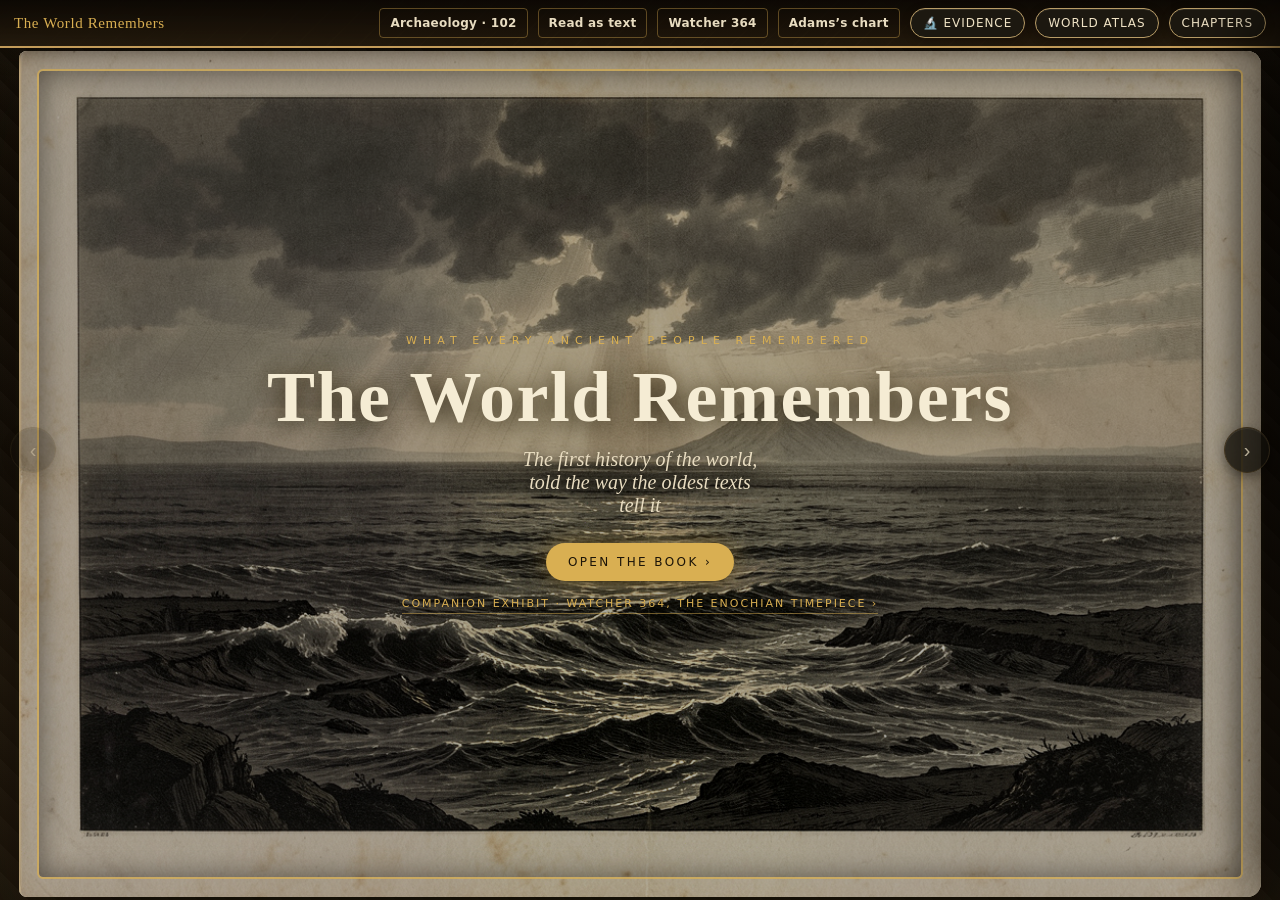
==== commit 2bfddacd: "Link 102-find archaeology catalog from storybook navigation" ====
--- a/index.html
+++ b/index.html
@@ -204,7 +204,7 @@
  "alternateName": "The First History of the World as the Oldest Texts Tell It",
  "url": "https://ancient-memory.pages.dev/",
  "abstract": "Peoples on every continent, most of them beyond any reach of one another, wrote down the same story. A world spoken into order and two people in a garden. A choice, and death getting in. Visitors from the sky who crossed a line, and giants who came of it. A world drowned and one household kept, with the seed of every living kind. One language broken into nations. A long war against the giants who came back. One man called out of Ur, a family that became a nation in Egypt, a law given in a wilderness. One city, one king who sang. A god who goes down into death and returns. Most of them could not have copied one another; where they might have, the chapters say so. This book tells that story once through, then lets each people say it in their own words, and then goes to the ground to check.",
- "description": "A fully sourced comparative anthology of the ancient world's primeval history: 202 primary-source cards from 37 cultures across 17 chapters (Creation, The Garden, From Two to a World, The Watchers, The Giants, The Great Flood, The Kinds, The Ark, The Tower, The Reset, The Second Flood, The House of David, The Dragon, The God Who Returns, Mazzaroth, The World Remembers, and The Witnesses), cross-referenced with 41 archaeological finds. Every account is dated (tradition era vs. text recorded), provenanced, and cited; quotations identify their translations, including NASB 1995, or are labeled paraphrases; disputes are flagged in place.",
+ "description": "A fully sourced comparative anthology of the ancient world's primeval history: 220 primary-source cards from 37 cultures across 17 chapters (Creation, The Garden, From Two to a World, The Watchers, The Giants, The Great Flood, The Kinds, The Ark, The Tower, The Reset, The Second Flood, The House of David, The Dragon, The God Who Returns, Mazzaroth, The World Remembers, and The Witnesses), cross-referenced with 41 archaeological finds. Every account is dated (tradition era vs. text recorded), provenanced, and cited; quotations identify their translations, including NASB 1995, or are labeled paraphrases; disputes are flagged in place.",
  "author": {
   "@type": "Organization",
   "name": "The World Remembers Project"
@@ -364,7 +364,7 @@
   source. Where a text is late, unprovenanced, or written down after contact with another
   tradition, the card says so and gives the date, and the reader weighs it. The evidence lens
   sets the physical record beside the texts and reports where they agree and where they do not.</p>
-  <p><strong>Corpus:</strong> 202 primary-source cards across 17 chapters;
+  <p><strong>Corpus:</strong> 220 primary-source cards across 17 chapters;
   41 archaeological finds (steles, tablets, bullae, destruction layers) cross-linked to
   the chapters they bear on; 134 evidence-lens cards; 12 manuscript-witness profiles
   tracing how the texts physically survived (Nineveh, Qumran, the Ge'ez canon, Codex Regius,
@@ -410,6 +410,7 @@
   <div id="bar">
     <span class="title">The World Remembers</span>
     <span class="spacer"></span>
+    <a class="bar-link exhibit-link" href="/archaeology.html" data-short="Finds" title="Biblical Archaeology — 102 documented finds">Archaeology · 102</a>
     <a class="bar-link" href="/read/" data-short="Text">Read as text</a>
     <a class="bar-link exhibit-link" href="/exhibits/watcher-364/" data-short="364" title="Watcher 364 — the Enochian timepiece, a companion exhibit">Watcher 364</a>
     <a class="bar-link exhibit-link" href="/exhibits/adams-chart/" data-short="Chart" title="Adams's 1881 chart — the chronology the atlas cites, sheet by sheet">Adams’s chart</a>
--- a/css/book.css
+++ b/css/book.css
@@ -576,6 +576,34 @@
 .atlas-legend-rule{display:inline-block;width:3px;height:14px;background:#d9a84e}
 .atlas-legend-range{display:inline-block;width:22px;height:10px;border-radius:2px;background:#d2a65c;margin-left:14px}
 .atlas-legend-point{display:inline-block;width:12px;height:12px;border-radius:50%;background:#e9f3e6;border:3px solid #467e83;margin-left:14px}
+/* presence matrix */
+.matrix-hero{margin-bottom:10px}
+.matrix-legend{display:flex;flex-wrap:wrap;gap:8px 18px;margin:10px 0 12px;font-family:var(--sans);font-size:12px;color:#d6c6a7}
+.matrix-legend i{display:inline-block;width:14px;height:14px;border-radius:3px;vertical-align:-2px;margin-right:6px}
+.matrix-legend i.m2,.matrix td.m2 button{background:#e0af61}
+.matrix-legend i.m1,.matrix td.m1 button{background:#7d5b2a}
+.matrix-legend i.m0,.matrix td.m0 span{background:#241e16;border:1px solid #3b3126}
+.matrix-wrap{overflow:auto;max-width:100%;max-height:70vh;border:1px solid #755a36;border-radius:4px;background:#1d1811}
+.matrix{border-collapse:separate;border-spacing:3px;font-family:var(--sans);font-size:11px;color:#d6c6a7}
+.matrix th{font-weight:400;text-align:left}
+.matrix thead th{position:sticky;top:0;z-index:3;background:#1d1811;padding:6px 2px;text-align:center;vertical-align:bottom}
+.matrix thead th:first-child{left:0;z-index:4;text-align:left;padding-left:8px;color:#c9a76c;font-size:10px;letter-spacing:.14em;text-transform:uppercase}
+.matrix thead th button{font-family:var(--sans);font-size:11px;color:#eed8aa;background:#322719;border:1px solid #806744;border-radius:3px;padding:3px 5px;cursor:pointer;min-width:26px}
+.matrix thead th button:hover{border-color:#e0b768;background:#493821}
+.matrix tbody th{position:sticky;left:0;z-index:2;background:#1d1811;padding:2px 10px 2px 8px;min-width:190px;white-space:nowrap;line-height:1.25}
+.matrix td{padding:0}
+.matrix td button,.matrix td span{display:block;width:22px;height:22px;border-radius:3px;border:0;padding:0;cursor:pointer}
+.matrix td span{cursor:default}
+.matrix td button:hover,.matrix td button:focus-visible{outline:2px solid #fff3c4;outline-offset:1px}
+.mname{display:block;color:#eed8aa;font-size:12.5px}
+.mroute{display:inline-block;font-size:9px;letter-spacing:.08em;text-transform:uppercase;padding:1px 6px;border-radius:999px;margin-right:6px;vertical-align:1px}
+.r-same-world{background:#365234;color:#cfe8c9}.r-route{background:#354a63;color:#cfe0f5}.r-late{background:#5b4a2a;color:#f0dcb0}.r-none{background:#6a2f2f;color:#f5cdcd}.r-catalogue{background:#454545;color:#ddd}
+.mmeta{font-size:10px;color:#a4957a}
+.matrix-notes{margin-top:18px;max-width:84ch}
+.matrix-notes h3{font-size:18px;font-weight:400;color:#eed8aa;margin:16px 0 4px}
+.matrix-notes p{font-size:14px;line-height:1.55;color:#d6c6a7;margin:6px 0}
+.matrix-routes{list-style:none;padding:0;margin:6px 0;font-size:13px;line-height:1.5;color:#d6c6a7}
+.matrix-routes li{margin:4px 0}.matrix-routes em{color:#a4957a}
 .atlas-ending{display:grid;grid-template-columns:1fr 1fr;gap:12px}
 .atlas-ending>div{background:#2b2419;border:1px solid #755a36;border-radius:4px;padding:20px}
 .atlas-ending h3{font-size:20px;font-weight:400;color:#eed8aa;margin:6px 0}
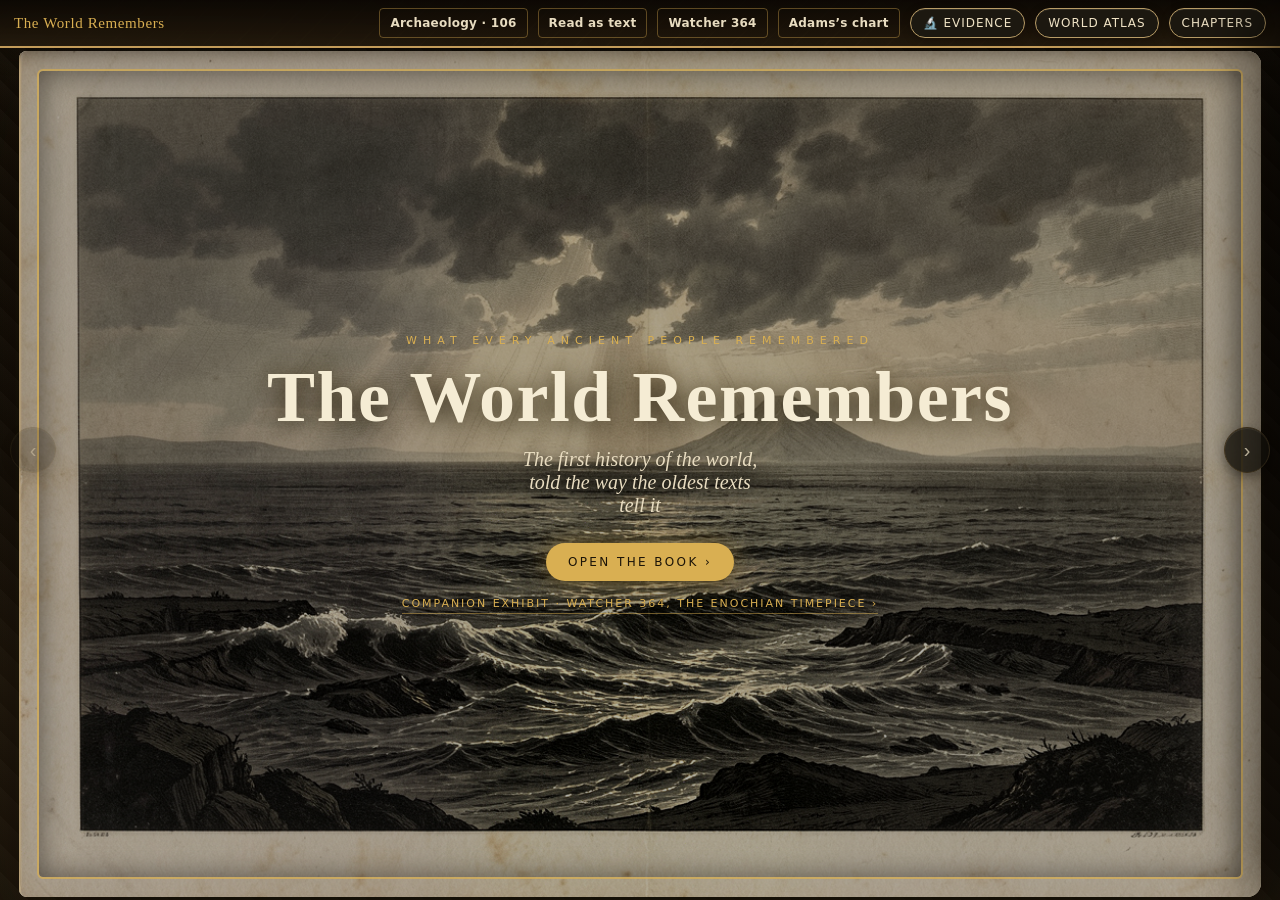
==== commit 1730e4ca: "Update Storybook archaeology navigation to 106 findings" ====
--- a/index.html
+++ b/index.html
@@ -410,7 +410,7 @@
   <div id="bar">
     <span class="title">The World Remembers</span>
     <span class="spacer"></span>
-    <a class="bar-link exhibit-link" href="/archaeology.html" data-short="Finds" title="Biblical Archaeology — 102 documented finds">Archaeology · 102</a>
+    <a class="bar-link exhibit-link" href="/archaeology.html" data-short="Finds" title="Biblical Archaeology — 102 documented finds">Archaeology · 106</a>
     <a class="bar-link" href="/read/" data-short="Text">Read as text</a>
     <a class="bar-link exhibit-link" href="/exhibits/watcher-364/" data-short="364" title="Watcher 364 — the Enochian timepiece, a companion exhibit">Watcher 364</a>
     <a class="bar-link exhibit-link" href="/exhibits/adams-chart/" data-short="Chart" title="Adams's 1881 chart — the chronology the atlas cites, sheet by sheet">Adams’s chart</a>
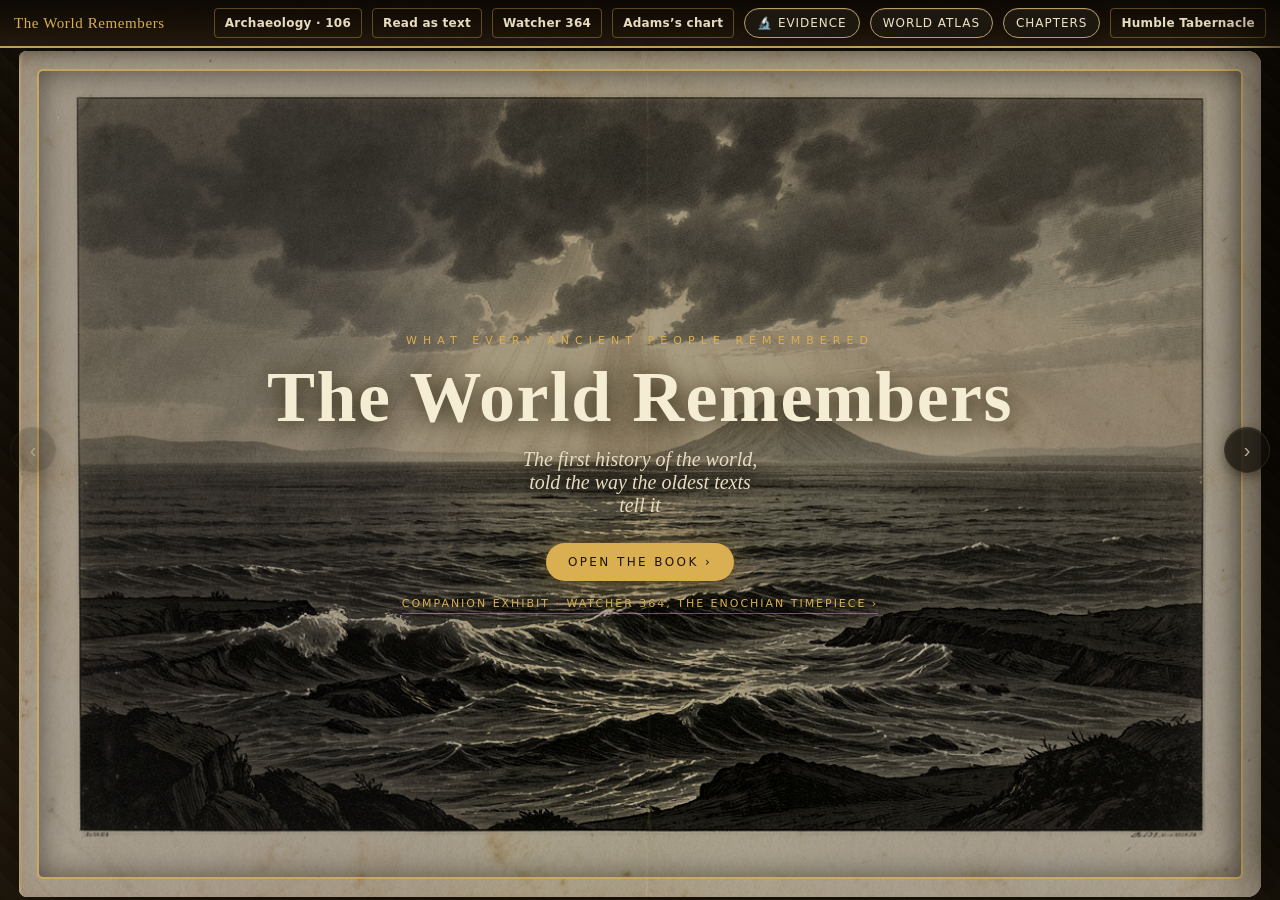
==== commit ea0008b6: "Add Humble Tabernacle button on right side of Storybook bar" ====
--- a/index.html
+++ b/index.html
@@ -417,6 +417,7 @@
     <button id="btnLens">&#128300; Evidence</button>
     <button id="btnTime" aria-pressed="false">World atlas</button>
     <button id="btnIndex">Chapters</button>
+    <a class="bar-link exhibit-link" href="/tabernacle/" data-short="Tab" title="The Humble Tabernacle — five interactive exhibits">Humble Tabernacle</a>
   </div>
   <div id="stage"><div id="book">
     <article class="static-cover" data-static-fallback>
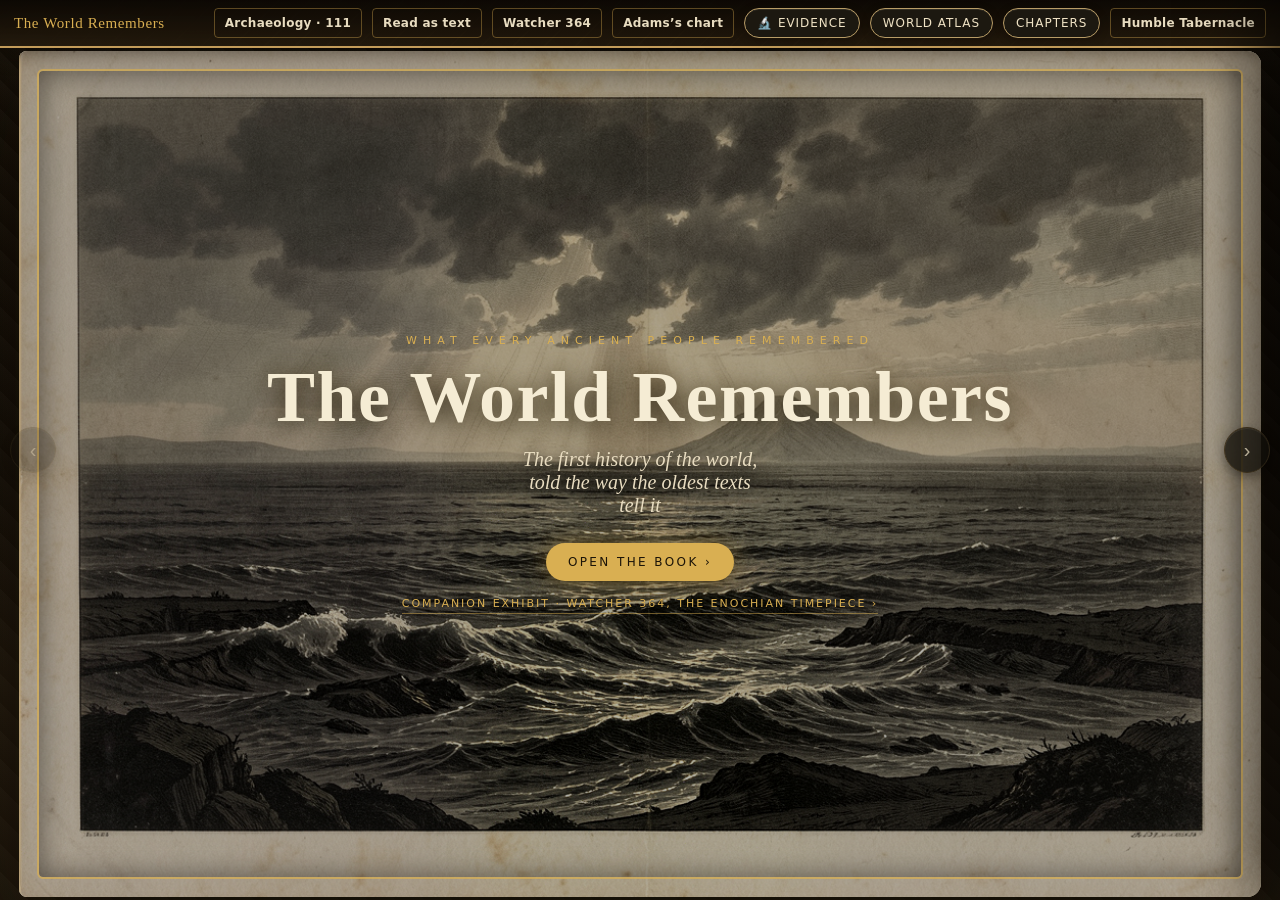
==== commit 934c9fd5: "Place the November 2026 parallel-evidence sources; fix six conflicts Corrections to existing text (a" ====
--- a/index.html
+++ b/index.html
@@ -204,7 +204,7 @@
  "alternateName": "The First History of the World as the Oldest Texts Tell It",
  "url": "https://ancient-memory.pages.dev/",
  "abstract": "Peoples on every continent, most of them beyond any reach of one another, wrote down the same story. A world spoken into order and two people in a garden. A choice, and death getting in. Visitors from the sky who crossed a line, and giants who came of it. A world drowned and one household kept, with the seed of every living kind. One language broken into nations. A long war against the giants who came back. One man called out of Ur, a family that became a nation in Egypt, a law given in a wilderness. One city, one king who sang. A god who goes down into death and returns. Most of them could not have copied one another; where they might have, the chapters say so. This book tells that story once through, then lets each people say it in their own words, and then goes to the ground to check.",
- "description": "A fully sourced comparative anthology of the ancient world's primeval history: 220 primary-source cards from 37 cultures across 17 chapters (Creation, The Garden, From Two to a World, The Watchers, The Giants, The Great Flood, The Kinds, The Ark, The Tower, The Reset, The Second Flood, The House of David, The Dragon, The God Who Returns, Mazzaroth, The World Remembers, and The Witnesses), cross-referenced with 41 archaeological finds. Every account is dated (tradition era vs. text recorded), provenanced, and cited; quotations identify their translations, including NASB 1995, or are labeled paraphrases; disputes are flagged in place.",
+ "description": "A fully sourced comparative anthology of the ancient world's primeval history: 220 primary-source cards from 37 cultures across 17 chapters (Creation, The Garden, From Two to a World, The Watchers, The Giants, The Great Flood, The Kinds, The Ark, The Tower, The Reset, The Second Flood, The House of David, The Dragon, The God Who Returns, Mazzaroth, The World Remembers, and The Witnesses), cross-referenced with 43 archaeological finds. Every account is dated (tradition era vs. text recorded), provenanced, and cited; quotations identify their translations, including NASB 1995, or are labeled paraphrases; disputes are flagged in place.",
  "author": {
   "@type": "Organization",
   "name": "The World Remembers Project"
@@ -365,8 +365,8 @@
   tradition, the card says so and gives the date, and the reader weighs it. The evidence lens
   sets the physical record beside the texts and reports where they agree and where they do not.</p>
   <p><strong>Corpus:</strong> 220 primary-source cards across 17 chapters;
-  41 archaeological finds (steles, tablets, bullae, destruction layers) cross-linked to
-  the chapters they bear on; 134 evidence-lens cards; 12 manuscript-witness profiles
+  43 archaeological finds (steles, tablets, bullae, destruction layers) cross-linked to
+  the chapters they bear on; 136 evidence-lens cards; 12 manuscript-witness profiles
   tracing how the texts physically survived (Nineveh, Qumran, the Ge'ez canon, Codex Regius,
   the Ximénez manuscript).</p>
   <p><strong>Scripture credit:</strong> Scripture quotations taken from the New American Standard Bible® (NASB 1995), Copyright © 1960, 1971, 1977, 1995 by The Lockman Foundation. Used by permission. <a href="https://www.lockman.org/">www.lockman.org</a>.</p>
@@ -410,7 +410,7 @@
   <div id="bar">
     <span class="title">The World Remembers</span>
     <span class="spacer"></span>
-    <a class="bar-link exhibit-link" href="/archaeology.html" data-short="Finds" title="Biblical Archaeology — 102 documented finds">Archaeology · 106</a>
+    <a class="bar-link exhibit-link" href="/archaeology.html" data-short="Finds" title="Biblical Archaeology — 111 documented finds">Archaeology · 111</a>
     <a class="bar-link" href="/read/" data-short="Text">Read as text</a>
     <a class="bar-link exhibit-link" href="/exhibits/watcher-364/" data-short="364" title="Watcher 364 — the Enochian timepiece, a companion exhibit">Watcher 364</a>
     <a class="bar-link exhibit-link" href="/exhibits/adams-chart/" data-short="Chart" title="Adams's 1881 chart — the chronology the atlas cites, sheet by sheet">Adams’s chart</a>
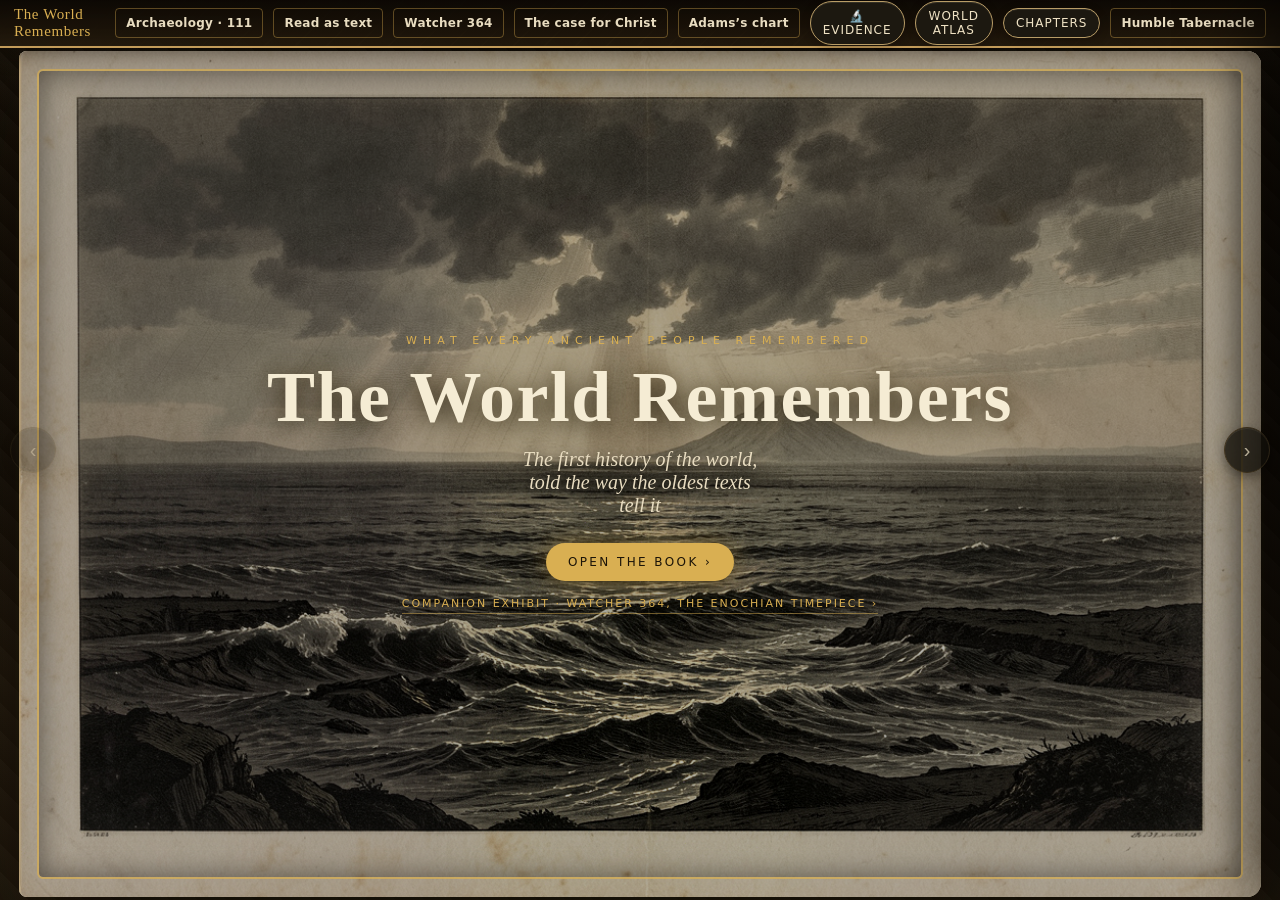
==== commit 73645930: "Closing exhibit: The Jesus Evidence File (case for Christ, 86 exhibits) - exhibits/case-for-christ/:" ====
--- a/index.html
+++ b/index.html
@@ -395,6 +395,7 @@
     <li>Interactive book (this page — requires JavaScript).</li>
     <li><a href="https://ancient-memory.pages.dev/?open=atlas">World atlas</a> — Adams's ancient chronology alongside independently dated regional and scientific records.</li>
     <li><a href="https://ancient-memory.pages.dev/exhibits/adams-chart/">Adams's chart, 1881</a> — companion exhibit: the Synchronological Chart the atlas cites, sheet by sheet from the David Rumsey Map Collection scan, with its milestones located and transcribed.</li>
+    <li><a href="https://ancient-memory.pages.dev/exhibits/case-for-christ/">The Jesus Evidence File</a> — the closing exhibit: the verifiable evidence for Jesus of Nazareth, from Tacitus and Josephus to the Isaiah and Psalms scrolls copied before Christ, each source cited and every objection answered.</li>
     <li><a href="https://ancient-memory.pages.dev/exhibits/watcher-364/">Watcher 364</a> — companion exhibit on Enochian time: the 364-day year in 1 Enoch, Jubilees and the Qumran scrolls, its six-Jubilee return, and the two crucifixion Fridays put against the moon.</li>
     <li><a href="https://ancient-memory.pages.dev/read/">Complete browser-readable text edition</a> — every card,
         quote, citation and note, with no JavaScript required.</li>
@@ -413,6 +414,7 @@
     <a class="bar-link exhibit-link" href="/archaeology.html" data-short="Finds" title="Biblical Archaeology — 111 documented finds">Archaeology · 111</a>
     <a class="bar-link" href="/read/" data-short="Text">Read as text</a>
     <a class="bar-link exhibit-link" href="/exhibits/watcher-364/" data-short="364" title="Watcher 364 — the Enochian timepiece, a companion exhibit">Watcher 364</a>
+    <a class="bar-link exhibit-link" href="/exhibits/case-for-christ/" data-short="Christ" title="The Jesus Evidence File — the closing exhibit: the case for Christ">The case for Christ</a>
     <a class="bar-link exhibit-link" href="/exhibits/adams-chart/" data-short="Chart" title="Adams's 1881 chart — the chronology the atlas cites, sheet by sheet">Adams’s chart</a>
     <button id="btnLens">&#128300; Evidence</button>
     <button id="btnTime" aria-pressed="false">World atlas</button>
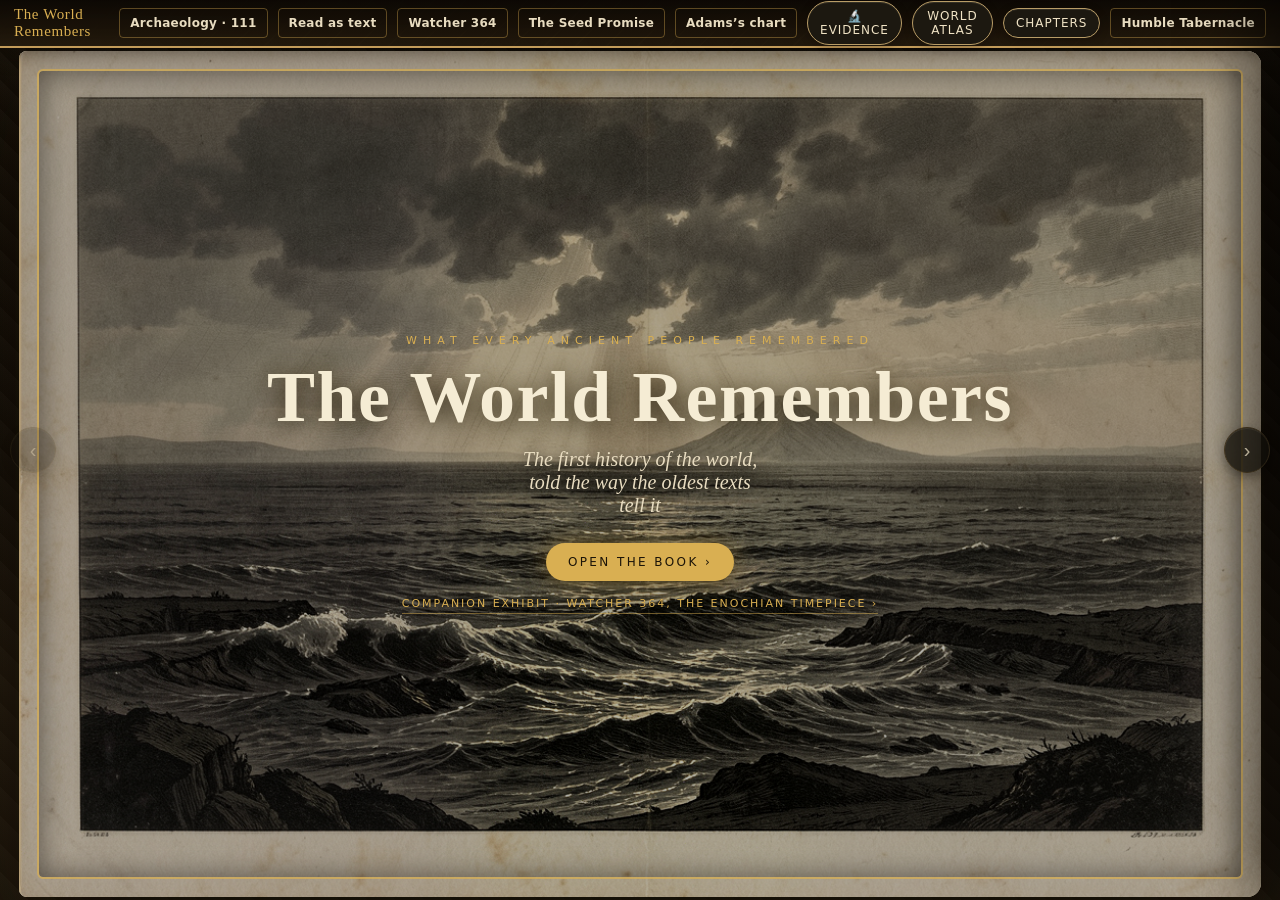
==== commit 90224a02: "Closing exhibit renamed: Following the Seed Promise; pre-meeting fixes - exhibits/case-for-christ ->" ====
--- a/index.html
+++ b/index.html
@@ -204,7 +204,7 @@
  "alternateName": "The First History of the World as the Oldest Texts Tell It",
  "url": "https://ancient-memory.pages.dev/",
  "abstract": "Peoples on every continent, most of them beyond any reach of one another, wrote down the same story. A world spoken into order and two people in a garden. A choice, and death getting in. Visitors from the sky who crossed a line, and giants who came of it. A world drowned and one household kept, with the seed of every living kind. One language broken into nations. A long war against the giants who came back. One man called out of Ur, a family that became a nation in Egypt, a law given in a wilderness. One city, one king who sang. A god who goes down into death and returns. Most of them could not have copied one another; where they might have, the chapters say so. This book tells that story once through, then lets each people say it in their own words, and then goes to the ground to check.",
- "description": "A fully sourced comparative anthology of the ancient world's primeval history: 220 primary-source cards from 37 cultures across 17 chapters (Creation, The Garden, From Two to a World, The Watchers, The Giants, The Great Flood, The Kinds, The Ark, The Tower, The Reset, The Second Flood, The House of David, The Dragon, The God Who Returns, Mazzaroth, The World Remembers, and The Witnesses), cross-referenced with 43 archaeological finds. Every account is dated (tradition era vs. text recorded), provenanced, and cited; quotations identify their translations, including NASB 1995, or are labeled paraphrases; disputes are flagged in place.",
+ "description": "A fully sourced comparative anthology of the ancient world's primeval history: 220 primary-source cards from 37 cultures across 17 chapters (Creation, The Garden, From Two to a World, The Watchers, The Giants, The Great Flood, The Kinds, The Ark, The Tower, The Reset, The Second Flood, The House of David, The Dragon, The God Who Returns, Mazzaroth, The World Remembers, and The Witnesses), cross-referenced with 43 archaeological finds in the chapters and 111 in the archaeology catalog. Every account is dated (tradition era vs. text recorded), provenanced, and cited; quotations identify their translations, including NASB 1995, or are labeled paraphrases; disputes are flagged in place.",
  "author": {
   "@type": "Organization",
   "name": "The World Remembers Project"
@@ -366,7 +366,7 @@
   sets the physical record beside the texts and reports where they agree and where they do not.</p>
   <p><strong>Corpus:</strong> 220 primary-source cards across 17 chapters;
   43 archaeological finds (steles, tablets, bullae, destruction layers) cross-linked to
-  the chapters they bear on; 136 evidence-lens cards; 12 manuscript-witness profiles
+  the chapters they bear on, with 111 in the full archaeology catalog; 136 evidence-lens cards; 12 manuscript-witness profiles
   tracing how the texts physically survived (Nineveh, Qumran, the Ge'ez canon, Codex Regius,
   the Ximénez manuscript).</p>
   <p><strong>Scripture credit:</strong> Scripture quotations taken from the New American Standard Bible® (NASB 1995), Copyright © 1960, 1971, 1977, 1995 by The Lockman Foundation. Used by permission. <a href="https://www.lockman.org/">www.lockman.org</a>.</p>
@@ -395,7 +395,7 @@
     <li>Interactive book (this page — requires JavaScript).</li>
     <li><a href="https://ancient-memory.pages.dev/?open=atlas">World atlas</a> — Adams's ancient chronology alongside independently dated regional and scientific records.</li>
     <li><a href="https://ancient-memory.pages.dev/exhibits/adams-chart/">Adams's chart, 1881</a> — companion exhibit: the Synchronological Chart the atlas cites, sheet by sheet from the David Rumsey Map Collection scan, with its milestones located and transcribed.</li>
-    <li><a href="https://ancient-memory.pages.dev/exhibits/case-for-christ/">The Jesus Evidence File</a> — the closing exhibit: the verifiable evidence for Jesus of Nazareth, from Tacitus and Josephus to the Isaiah and Psalms scrolls copied before Christ, each source cited and every objection answered.</li>
+    <li><a href="https://ancient-memory.pages.dev/exhibits/seed-promise/">Following the Seed Promise</a> — the closing exhibit: the promise of Genesis 3:15 followed to Jesus of Nazareth through the verifiable evidence, from Tacitus and Josephus to the Isaiah and Psalms scrolls copied before Christ, each source cited and every objection answered.</li>
     <li><a href="https://ancient-memory.pages.dev/exhibits/watcher-364/">Watcher 364</a> — companion exhibit on Enochian time: the 364-day year in 1 Enoch, Jubilees and the Qumran scrolls, its six-Jubilee return, and the two crucifixion Fridays put against the moon.</li>
     <li><a href="https://ancient-memory.pages.dev/read/">Complete browser-readable text edition</a> — every card,
         quote, citation and note, with no JavaScript required.</li>
@@ -414,7 +414,7 @@
     <a class="bar-link exhibit-link" href="/archaeology.html" data-short="Finds" title="Biblical Archaeology — 111 documented finds">Archaeology · 111</a>
     <a class="bar-link" href="/read/" data-short="Text">Read as text</a>
     <a class="bar-link exhibit-link" href="/exhibits/watcher-364/" data-short="364" title="Watcher 364 — the Enochian timepiece, a companion exhibit">Watcher 364</a>
-    <a class="bar-link exhibit-link" href="/exhibits/case-for-christ/" data-short="Christ" title="The Jesus Evidence File — the closing exhibit: the case for Christ">The case for Christ</a>
+    <a class="bar-link exhibit-link" href="/exhibits/seed-promise/" data-short="Seed" title="Following the Seed Promise — the closing exhibit">The Seed Promise</a>
     <a class="bar-link exhibit-link" href="/exhibits/adams-chart/" data-short="Chart" title="Adams's 1881 chart — the chronology the atlas cites, sheet by sheet">Adams’s chart</a>
     <button id="btnLens">&#128300; Evidence</button>
     <button id="btnTime" aria-pressed="false">World atlas</button>
